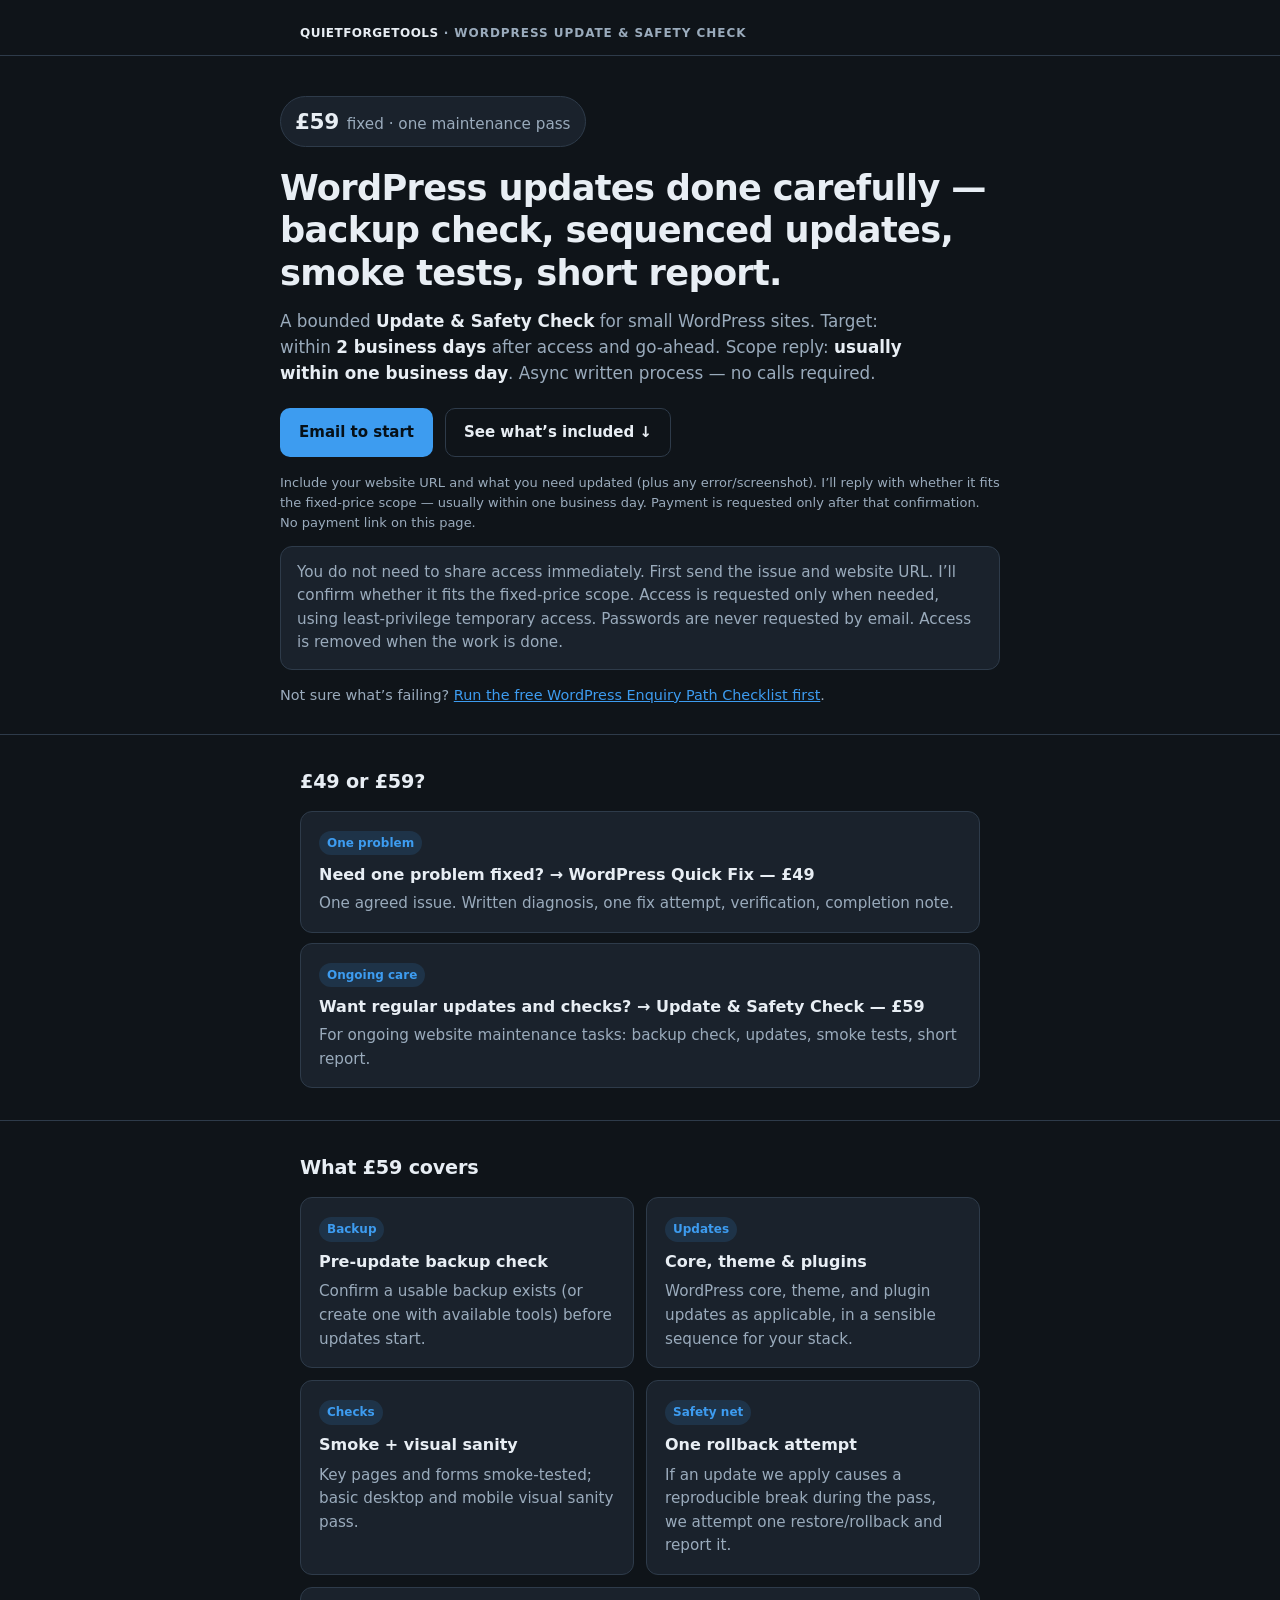
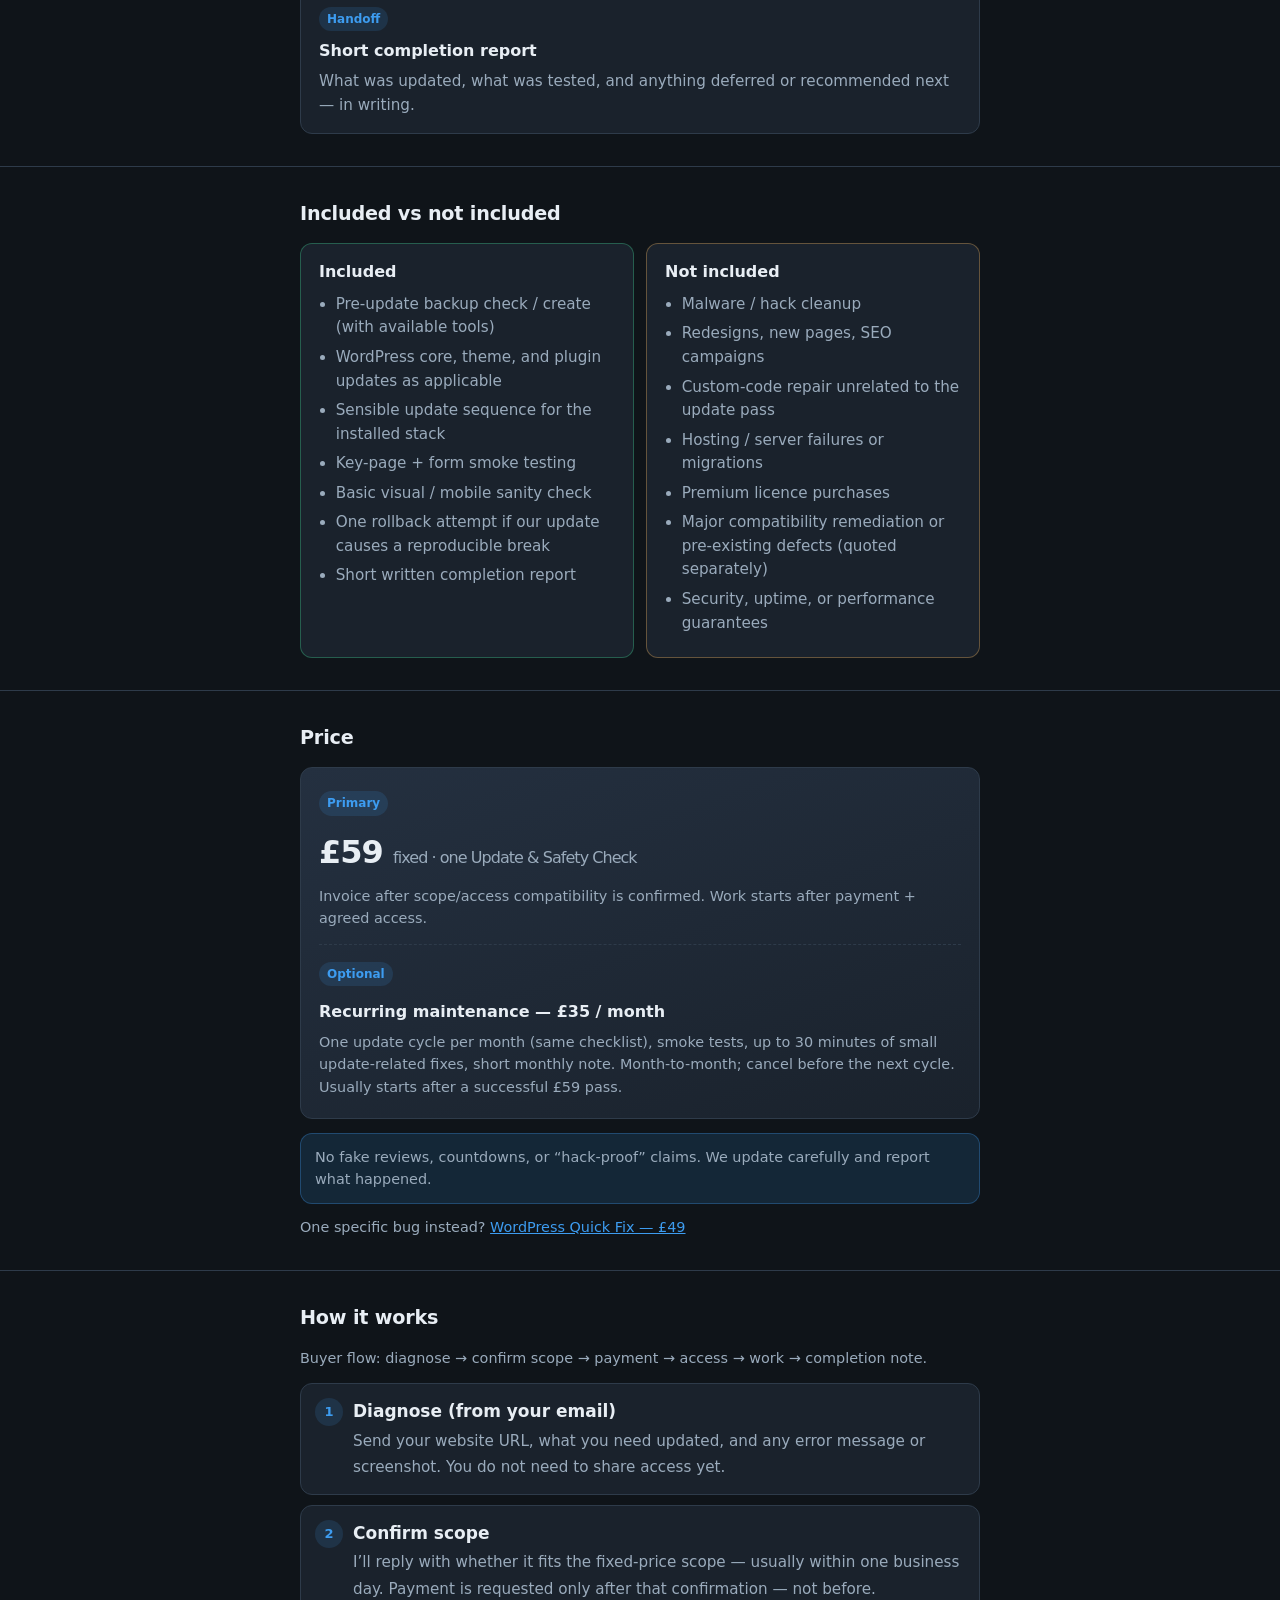
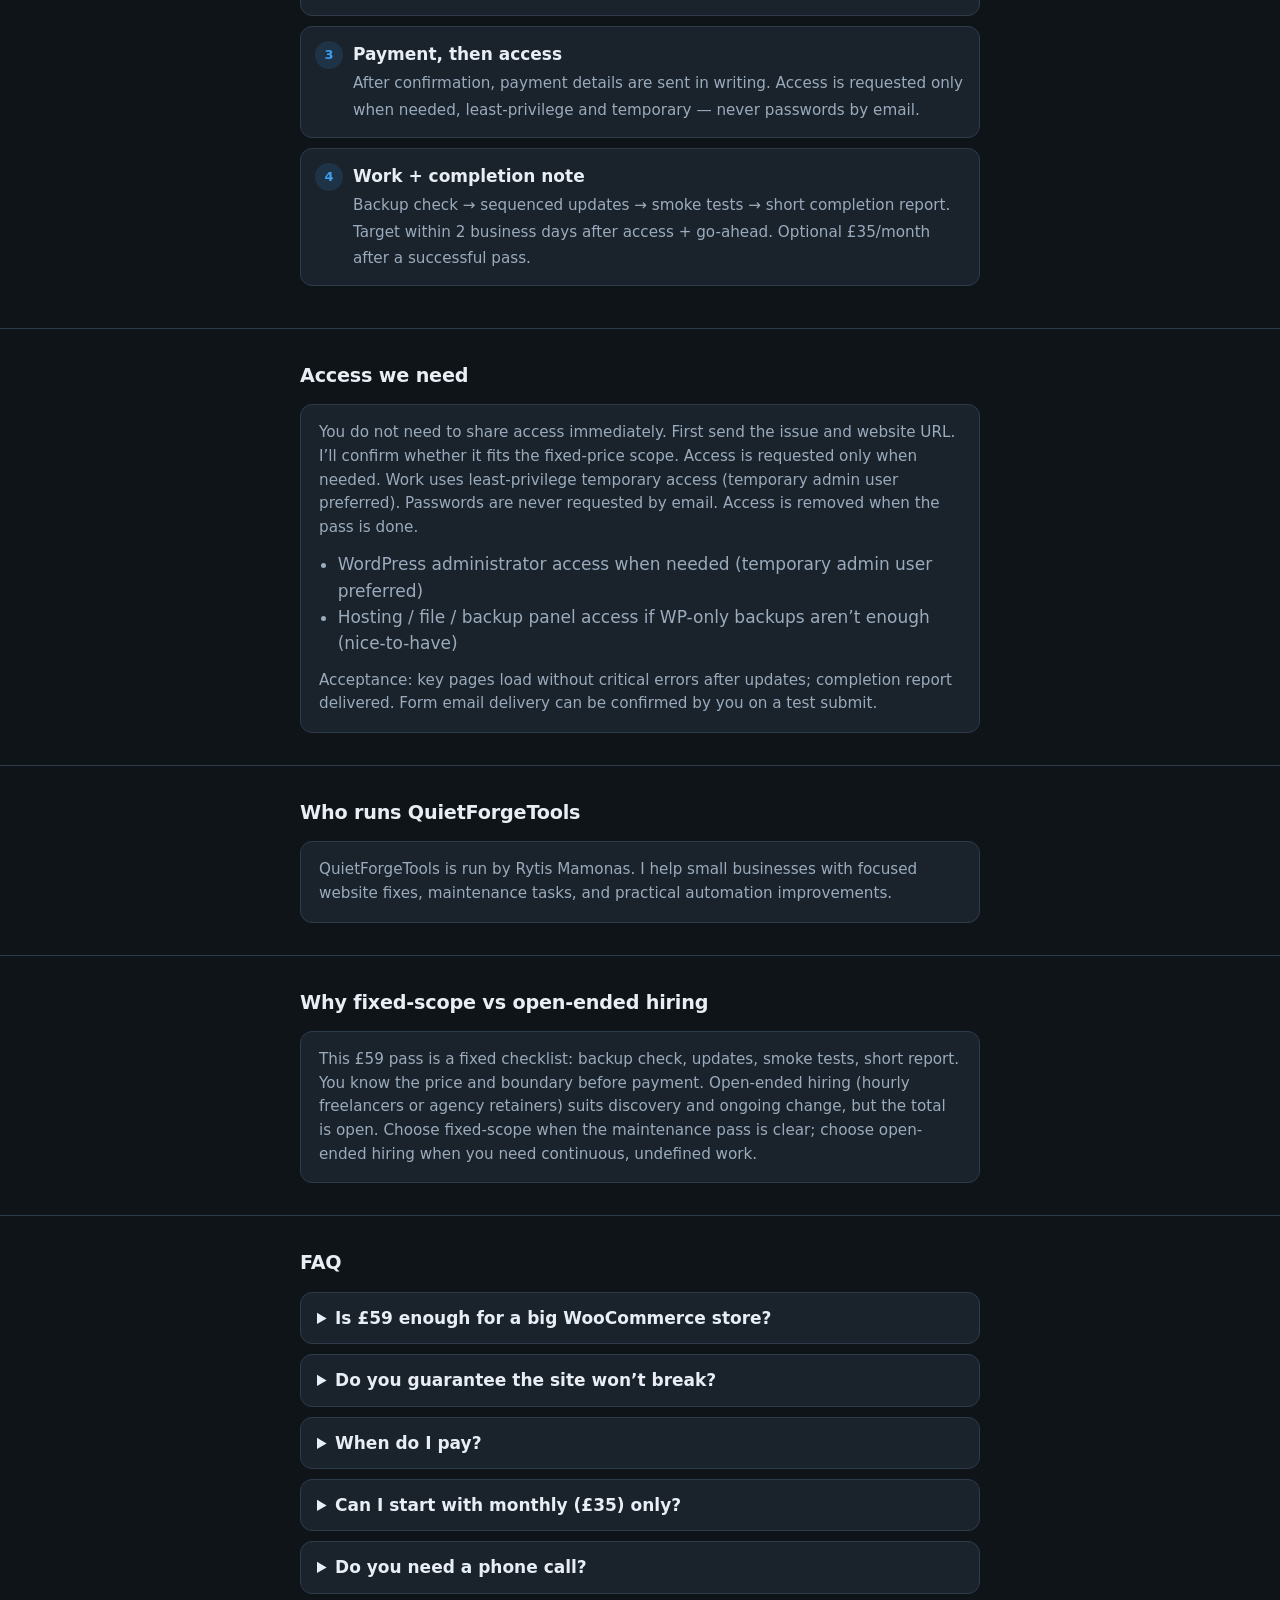
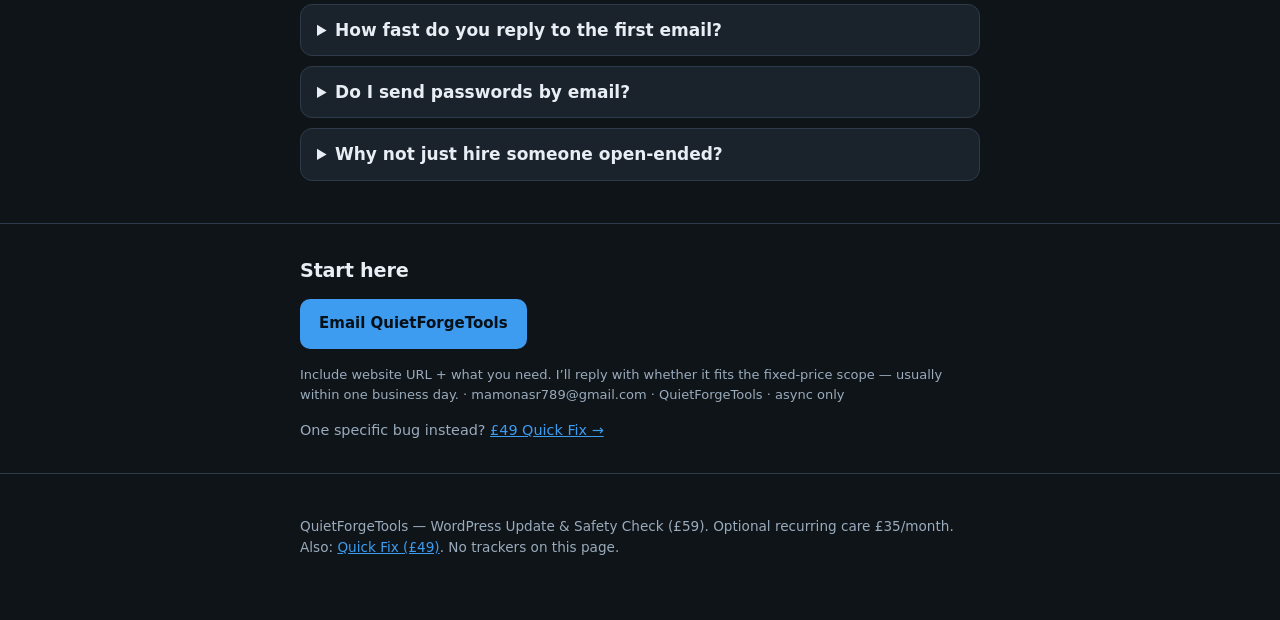
==== index.html @ 0bbc08b9 "Add free Enquiry Path Checklist link on £49/£59 offer pages Restrained contextual link for visitors " ====
<!DOCTYPE html>
<html lang="en">
<head>
  <meta charset="utf-8" />
  <meta name="viewport" content="width=device-width, initial-scale=1" />
  <title>WordPress Update &amp; Safety Check — £59 | QuietForgeTools</title>
  <meta name="description" content="Fixed £59 WordPress Update &amp; Safety Check: backup check, core/theme/plugin updates, smoke tests, one rollback if our update breaks something, short completion report. Optional £35/month. QuietForgeTools." />
  <link rel="stylesheet" href="styles.css" />
</head>
<body>
  <header>
    <div class="wrap">
      <div class="brand"><span>QuietForgeTools</span> · WordPress Update &amp; Safety Check</div>
    </div>
  </header>

  <main>
    <div class="wrap hero">
      <div class="price-chip"><strong>£59</strong> fixed · one maintenance pass</div>
      <h1>WordPress updates done carefully — backup check, sequenced updates, smoke tests, short report.</h1>
      <p class="lead">
        A bounded <strong style="color:var(--text)">Update &amp; Safety Check</strong> for small WordPress sites.
        Target: within <strong style="color:var(--text)">2 business days</strong> after access and go-ahead.
        Scope reply: <strong style="color:var(--text)">usually within one business day</strong>.
        Async written process — no calls required.
      </p>
      <div class="cta-row">
        <a class="btn btn-primary" href="mailto:mamonasr789@gmail.com?subject=WordPress%20Update%20%26%20Safety%20Check%20%E2%80%94%20%C2%A359&body=Website%20URL%3A%20%0AWhat%20you%20need%20updated%20%2F%20any%20known%20issues%3A%20%0AError%20message%20or%20screenshot%20(if%20any)%3A%20%0A%0AI%27ll%20reply%20with%20whether%20it%20fits%20the%20fixed-price%20scope.%0A">Email to start</a>
        <a class="btn btn-ghost" href="#scope">See what’s included ↓</a>
        <p class="btn-note">Include your website URL and what you need updated (plus any error/screenshot). I’ll reply with whether it fits the fixed-price scope — usually within one business day. Payment is requested only after that confirmation. No payment link on this page.</p>
      </div>
      <div class="access-note">
        You do not need to share access immediately. First send the issue and website URL. I’ll confirm whether it fits the fixed-price scope. Access is requested only when needed, using least-privilege temporary access. Passwords are never requested by email. Access is removed when the work is done.
      </div>
      <p class="fine" style="margin-top:14px">Not sure what&rsquo;s failing? <a href="https://mamonasr789-png.github.io/quietforgetools-wp-enquiry-checklist/">Run the free WordPress Enquiry Path Checklist first</a>.</p>
    </div>

    <section id="chooser">
      <div class="wrap">
        <h2>£49 or £59?</h2>
        <div class="chooser">
          <a class="card" href="quick-fix/">
            <div class="tag">One problem</div>
            <h3>Need one problem fixed? → WordPress Quick Fix — £49</h3>
            <p>One agreed issue. Written diagnosis, one fix attempt, verification, completion note.</p>
          </a>
          <a class="card" href="./">
            <div class="tag">Ongoing care</div>
            <h3>Want regular updates and checks? → Update &amp; Safety Check — £59</h3>
            <p>For ongoing website maintenance tasks: backup check, updates, smoke tests, short report.</p>
          </a>
        </div>
      </div>
    </section>

    <section id="scope">
      <div class="wrap">
        <h2>What £59 covers</h2>
        <div class="grid two">
          <div class="card">
            <div class="tag">Backup</div>
            <h3>Pre-update backup check</h3>
            <p>Confirm a usable backup exists (or create one with available tools) before updates start.</p>
          </div>
          <div class="card">
            <div class="tag">Updates</div>
            <h3>Core, theme &amp; plugins</h3>
            <p>WordPress core, theme, and plugin updates as applicable, in a sensible sequence for your stack.</p>
          </div>
          <div class="card">
            <div class="tag">Checks</div>
            <h3>Smoke + visual sanity</h3>
            <p>Key pages and forms smoke-tested; basic desktop and mobile visual sanity pass.</p>
          </div>
          <div class="card">
            <div class="tag">Safety net</div>
            <h3>One rollback attempt</h3>
            <p>If an update we apply causes a reproducible break during the pass, we attempt one restore/rollback and report it.</p>
          </div>
        </div>
        <div class="card" style="margin-top:12px">
          <div class="tag">Handoff</div>
          <h3>Short completion report</h3>
          <p>What was updated, what was tested, and anything deferred or recommended next — in writing.</p>
        </div>
      </div>
    </section>

    <section id="includes">
      <div class="wrap">
        <h2>Included vs not included</h2>
        <div class="vs">
          <div class="card yes">
            <h3>Included</h3>
            <ul>
              <li>Pre-update backup check / create (with available tools)</li>
              <li>WordPress core, theme, and plugin updates as applicable</li>
              <li>Sensible update sequence for the installed stack</li>
              <li>Key-page + form smoke testing</li>
              <li>Basic visual / mobile sanity check</li>
              <li>One rollback attempt if our update causes a reproducible break</li>
              <li>Short written completion report</li>
            </ul>
          </div>
          <div class="card no">
            <h3>Not included</h3>
            <ul>
              <li>Malware / hack cleanup</li>
              <li>Redesigns, new pages, SEO campaigns</li>
              <li>Custom-code repair unrelated to the update pass</li>
              <li>Hosting / server failures or migrations</li>
              <li>Premium licence purchases</li>
              <li>Major compatibility remediation or pre-existing defects (quoted separately)</li>
              <li>Security, uptime, or performance guarantees</li>
            </ul>
          </div>
        </div>
      </div>
    </section>

    <section id="price">
      <div class="wrap">
        <h2>Price</h2>
        <div class="price-box">
          <div class="tag">Primary</div>
          <div class="amount">£59 <span>fixed · one Update &amp; Safety Check</span></div>
          <p class="fine">Invoice after scope/access compatibility is confirmed. Work starts after payment + agreed access.</p>
          <div class="optional">
            <div class="tag">Optional</div>
            <h3 style="margin-top:6px">Recurring maintenance — £35 / month</h3>
            <p class="fine" style="margin-top:6px">
              One update cycle per month (same checklist), smoke tests, up to 30 minutes of small update-related fixes, short monthly note.
              Month-to-month; cancel before the next cycle. Usually starts after a successful £59 pass.
            </p>
          </div>
        </div>
        <p class="notice">No fake reviews, countdowns, or “hack-proof” claims. We update carefully and report what happened.</p>
        <p class="fine" style="margin-top:12px">One specific bug instead? <a href="quick-fix/">WordPress Quick Fix — £49</a></p>
      </div>
    </section>

    <section id="process">
      <div class="wrap">
        <h2>How it works</h2>
        <p class="fine" style="margin:0 0 14px">Buyer flow: diagnose → confirm scope → payment → access → work → completion note.</p>
        <ol class="steps">
          <li>
            <strong>Diagnose (from your email)</strong>
            <span>Send your website URL, what you need updated, and any error message or screenshot. You do not need to share access yet.</span>
          </li>
          <li>
            <strong>Confirm scope</strong>
            <span>I’ll reply with whether it fits the fixed-price scope — usually within one business day. Payment is requested only after that confirmation — not before.</span>
          </li>
          <li>
            <strong>Payment, then access</strong>
            <span>After confirmation, payment details are sent in writing. Access is requested only when needed, least-privilege and temporary — never passwords by email.</span>
          </li>
          <li>
            <strong>Work + completion note</strong>
            <span>Backup check → sequenced updates → smoke tests → short completion report. Target within 2 business days after access + go-ahead. Optional £35/month after a successful pass.</span>
          </li>
        </ol>
      </div>
    </section>

    <section id="access">
      <div class="wrap">
        <h2>Access we need</h2>
        <div class="card">
          <p style="margin:0 0 12px;color:var(--muted)">You do not need to share access immediately. First send the issue and website URL. I’ll confirm whether it fits the fixed-price scope. Access is requested only when needed. Work uses least-privilege temporary access (temporary admin user preferred). Passwords are never requested by email. Access is removed when the pass is done.</p>
          <ul style="margin:0;padding-left:1.1em;color:var(--muted)">
            <li>WordPress administrator access when needed (temporary admin user preferred)</li>
            <li>Hosting / file / backup panel access if WP-only backups aren’t enough (nice-to-have)</li>
          </ul>
          <p class="fine" style="margin-top:12px">Acceptance: key pages load without critical errors after updates; completion report delivered. Form email delivery can be confirmed by you on a test submit.</p>
        </div>
      </div>
    </section>

    <section id="who" class="who-runs">
      <div class="wrap">
        <h2>Who runs QuietForgeTools</h2>
        <div class="card">
          <p>QuietForgeTools is run by Rytis Mamonas. I help small businesses with focused website fixes, maintenance tasks, and practical automation improvements.</p>
        </div>
      </div>
    </section>


    <section id="why-fixed">
      <div class="wrap">
        <h2>Why fixed-scope vs open-ended hiring</h2>
        <div class="card">
          <p style="margin:0;color:var(--muted)">This £59 pass is a fixed checklist: backup check, updates, smoke tests, short report. You know the price and boundary before payment. Open-ended hiring (hourly freelancers or agency retainers) suits discovery and ongoing change, but the total is open. Choose fixed-scope when the maintenance pass is clear; choose open-ended hiring when you need continuous, undefined work.</p>
        </div>
      </div>
    </section>

    <section id="faq" class="faq">
      <div class="wrap">
        <h2>FAQ</h2>
        <details>
          <summary>Is £59 enough for a big WooCommerce store?</summary>
          <p>This offer is sized for a small personal or brochure WordPress site. Large stores, heavy custom code, or major theme rebuilds need a separate quote.</p>
        </details>
        <details>
          <summary>Do you guarantee the site won’t break?</summary>
          <p>No uptime or “never breaks” guarantee. We check backups first, update in a sensible order, smoke-test key pages, and include one rollback attempt if our update causes a reproducible break during the pass.</p>
        </details>
        <details>
          <summary>When do I pay?</summary>
          <p>Only after we confirm the £59 scope and access compatibility. There is no payment link on this page.</p>
        </details>
        <details>
          <summary>Can I start with monthly (£35) only?</summary>
          <p>Yes, if the site was recently updated elsewhere — month 1 still includes a first checklist run. Most clients start with the £59 pass.</p>
        </details>
        <details>
          <summary>Do you need a phone call?</summary>
          <p>No. Everything is async by email.</p>
        </details>
        <details>
          <summary>How fast do you reply to the first email?</summary>
          <p>Usually within one business day with whether it fits the fixed-price scope. Delivery timing (after access and go-ahead) is separate — target within 2 business days for the pass itself.</p>
        </details>
        <details>
          <summary>Do I send passwords by email?</summary>
          <p>No. Passwords are never requested by email. Access is requested only when needed, using least-privilege temporary access, and removed when the work is done.</p>
        </details>
        <details>
          <summary>Why not just hire someone open-ended?</summary>
          <p>Fixed-scope means one agreed pass and price after written confirmation. Open-ended hiring is better for continuous discovery — but the bill is open. Use this offer when a bounded update pass is enough.</p>
        </details>
      </div>
    </section>

    <section id="contact">
      <div class="wrap">
        <h2>Start here</h2>
        <div class="cta-row">
          <a class="btn btn-primary" href="mailto:mamonasr789@gmail.com?subject=WordPress%20Update%20%26%20Safety%20Check%20%E2%80%94%20%C2%A359&body=Website%20URL%3A%20%0AWhat%20you%20need%20updated%20%2F%20any%20known%20issues%3A%20%0AError%20message%20or%20screenshot%20(if%20any)%3A%20%0A%0AI%27ll%20reply%20with%20whether%20it%20fits%20the%20fixed-price%20scope.%0A">Email QuietForgeTools</a>
          <p class="btn-note">Include website URL + what you need. I’ll reply with whether it fits the fixed-price scope — usually within one business day. · mamonasr789@gmail.com · QuietForgeTools · async only</p>
        </div>
        <p class="fine" style="margin-top:14px">
          One specific bug instead? <a href="quick-fix/">£49 Quick Fix →</a>
        </p>
      </div>
    </section>
  </main>

  <footer>
    <div class="wrap">
      <p>QuietForgeTools — WordPress Update &amp; Safety Check (£59). Optional recurring care £35/month. Also: <a href="quick-fix/">Quick Fix (£49)</a>. No trackers on this page.</p>
    </div>
  </footer>
</body>
</html>
---- styles.css ----
:root {
  --bg: #0f1419;
  --surface: #1a222c;
  --surface2: #243040;
  --text: #e8eef4;
  --muted: #9aabbc;
  --accent: #3d9cf0;
  --accent-soft: rgba(61, 156, 240, 0.14);
  --border: #2e3b4a;
  --ok: #3ecf8e;
  --ok-soft: rgba(62, 207, 142, 0.14);
  --warn: #f0b35a;
  --warn-soft: rgba(240, 179, 90, 0.14);
  --bad: #f07178;
  --bad-soft: rgba(240, 113, 120, 0.14);
  --radius: 12px;
  --max: 720px;
  --font: "Segoe UI", system-ui, -apple-system, sans-serif;
}
* { box-sizing: border-box; }
html { scroll-behavior: smooth; }
body {
  margin: 0;
  font-family: var(--font);
  background: var(--bg);
  color: var(--text);
  line-height: 1.55;
  font-size: 17px;
}
a { color: var(--accent); }
.wrap { max-width: var(--max); margin: 0 auto; padding: 0 20px; }
header {
  padding: 24px 0 12px;
  border-bottom: 1px solid var(--border);
}
.brand {
  font-size: 12px;
  letter-spacing: 0.08em;
  text-transform: uppercase;
  color: var(--muted);
  font-weight: 600;
}
.brand span { color: var(--text); font-weight: 700; letter-spacing: 0.04em; }
.hero { padding: 40px 0 28px; }
h1 {
  font-size: clamp(1.65rem, 4.2vw, 2.2rem);
  line-height: 1.2;
  margin: 0 0 14px;
  font-weight: 700;
  letter-spacing: -0.02em;
}
.lead {
  font-size: 1.05rem;
  color: var(--muted);
  margin: 0 0 22px;
  max-width: 38em;
}
.price-chip {
  display: inline-flex;
  align-items: baseline;
  gap: 8px;
  background: var(--surface);
  border: 1px solid var(--border);
  border-radius: 999px;
  padding: 8px 14px;
  margin-bottom: 20px;
  font-size: 0.95rem;
  color: var(--muted);
}
.price-chip strong {
  color: var(--text);
  font-size: 1.35rem;
  letter-spacing: -0.02em;
}
.cta-row { display: flex; flex-wrap: wrap; gap: 12px; align-items: center; }
.btn {
  display: inline-block;
  padding: 12px 18px;
  border-radius: 10px;
  font-weight: 600;
  font-size: 15px;
  text-decoration: none;
  border: 1px solid transparent;
  cursor: pointer;
  font-family: inherit;
}
.btn-primary { background: var(--accent); color: #061018; }
.btn-primary:hover { filter: brightness(1.06); }
.btn-ghost {
  background: transparent;
  color: var(--text);
  border-color: var(--border);
}
.btn-ghost:hover { border-color: var(--muted); }
.btn-note {
  font-size: 13px;
  color: var(--muted);
  width: 100%;
  margin: 4px 0 0;
}
section { padding: 32px 0; border-top: 1px solid var(--border); }
h2 {
  font-size: 1.2rem;
  margin: 0 0 14px;
  letter-spacing: -0.01em;
}
h3 { font-size: 1rem; margin: 0 0 6px; }
.grid { display: grid; gap: 12px; grid-template-columns: 1fr; }
@media (min-width: 560px) {
  .grid.two { grid-template-columns: 1fr 1fr; }
}
.card {
  background: var(--surface);
  border: 1px solid var(--border);
  border-radius: var(--radius);
  padding: 16px 18px;
}
.card p { margin: 0; color: var(--muted); font-size: 0.95rem; }
.tag {
  display: inline-block;
  font-size: 12px;
  font-weight: 600;
  color: var(--accent);
  background: var(--accent-soft);
  padding: 3px 8px;
  border-radius: 999px;
  margin-bottom: 8px;
}
.vs { display: grid; gap: 12px; }
@media (min-width: 560px) { .vs { grid-template-columns: 1fr 1fr; } }
.vs .yes { border-color: rgba(62, 207, 142, 0.35); }
.vs .no { border-color: rgba(240, 179, 90, 0.35); }
.vs ul { margin: 8px 0 0; padding-left: 1.1em; color: var(--muted); font-size: 0.95rem; }
.vs li { margin-bottom: 6px; }
.price-box {
  background: linear-gradient(160deg, var(--surface2), var(--surface));
  border: 1px solid var(--border);
  border-radius: var(--radius);
  padding: 20px 18px;
}
.price-box .amount {
  font-size: 2rem;
  font-weight: 700;
  letter-spacing: -0.03em;
  margin: 4px 0 8px;
}
.price-box .amount span { font-size: 1rem; font-weight: 500; color: var(--muted); }
.steps { counter-reset: step; list-style: none; padding: 0; margin: 0; }
.steps li {
  position: relative;
  padding: 14px 14px 14px 52px;
  margin-bottom: 10px;
  background: var(--surface);
  border: 1px solid var(--border);
  border-radius: var(--radius);
}
.steps li::before {
  counter-increment: step;
  content: counter(step);
  position: absolute;
  left: 14px;
  top: 14px;
  width: 28px;
  height: 28px;
  border-radius: 50%;
  background: var(--accent-soft);
  color: var(--accent);
  font-weight: 700;
  font-size: 13px;
  display: flex;
  align-items: center;
  justify-content: center;
}
.steps strong { display: block; margin-bottom: 2px; }
.steps span { color: var(--muted); font-size: 0.95rem; }
.fine { font-size: 0.9rem; color: var(--muted); margin: 0; }
footer {
  padding: 28px 0 48px;
  border-top: 1px solid var(--border);
  font-size: 0.85rem;
  color: var(--muted);
}
footer .cta-row { margin-top: 16px; }

.demo-banner {
  background: var(--warn-soft);
  border: 1px solid rgba(240, 179, 90, 0.35);
  color: var(--warn);
  border-radius: var(--radius);
  padding: 10px 14px;
  font-size: 0.9rem;
  margin-bottom: 14px;
}
.demo-panel {
  background: var(--surface);
  border: 1px solid var(--border);
  border-radius: var(--radius);
  overflow: hidden;
}
.demo-toolbar {
  display: flex;
  flex-wrap: wrap;
  gap: 8px;
  padding: 12px 14px;
  border-bottom: 1px solid var(--border);
  background: var(--surface2);
}
.demo-toolbar .btn { padding: 8px 12px; font-size: 13px; }
.demo-toolbar .btn:disabled { opacity: 0.45; cursor: not-allowed; }
.demo-stage { padding: 16px; }
.demo-status {
  display: flex;
  flex-wrap: wrap;
  gap: 8px;
  margin-bottom: 14px;
}
.pill {
  font-size: 12px;
  font-weight: 700;
  letter-spacing: 0.03em;
  text-transform: uppercase;
  padding: 4px 10px;
  border-radius: 999px;
  background: var(--surface2);
  color: var(--muted);
}
.pill.on.broken { background: var(--bad-soft); color: var(--bad); }
.pill.on.detected { background: var(--warn-soft); color: var(--warn); }
.pill.on.repaired { background: var(--ok-soft); color: var(--ok); }
.pill.on.tested { background: var(--accent-soft); color: var(--accent); }
.fake-form {
  border: 1px solid var(--border);
  border-radius: 10px;
  padding: 14px;
  background: #121820;
  max-width: 420px;
}
.fake-form label {
  display: block;
  font-size: 12px;
  color: var(--muted);
  margin-bottom: 4px;
}
.fake-form .field { margin-bottom: 10px; }
.fake-form input,
.fake-form textarea {
  width: 100%;
  border: 1px solid var(--border);
  border-radius: 6px;
  padding: 8px 10px;
  background: var(--bg);
  color: var(--text);
  font: inherit;
}
.fake-form button {
  background: #4b5563;
  color: #fff;
  border: 0;
  padding: 9px 14px;
  border-radius: 6px;
  font: inherit;
  cursor: pointer;
}
.fake-form.fixed button { background: var(--ok); color: #061018; font-weight: 600; }
.fake-form .err,
.fake-form .okmsg {
  display: none;
  margin-top: 10px;
  font-size: 0.85rem;
}
.fake-form .err { color: var(--bad); }
.fake-form .okmsg { color: var(--ok); }
.fake-form.show-err .err { display: block; }
.fake-form.show-ok .okmsg { display: block; }
.demo-log {
  margin-top: 14px;
  font-size: 0.9rem;
  color: var(--muted);
  min-height: 1.4em;
}
.demo-log code {
  color: var(--text);
  background: var(--surface2);
  padding: 1px 6px;
  border-radius: 4px;
  font-size: 0.85em;
}
.intake {
  display: grid;
  gap: 10px;
  margin-top: 12px;
}
.intake label { font-size: 13px; color: var(--muted); display: block; margin-bottom: 4px; }
.intake input,
.intake textarea {
  width: 100%;
  border: 1px solid var(--border);
  border-radius: 8px;
  padding: 10px 12px;
  background: var(--bg);
  color: var(--text);
  font: inherit;
}
.intake textarea { min-height: 88px; resize: vertical; }

.optional {
  margin-top: 14px;
  padding-top: 14px;
  border-top: 1px dashed var(--border);
}
.faq details {
  background: var(--surface);
  border: 1px solid var(--border);
  border-radius: var(--radius);
  padding: 12px 16px;
  margin-bottom: 10px;
}
.faq summary {
  cursor: pointer;
  font-weight: 600;
}
.faq details p {
  margin: 10px 0 0;
  color: var(--muted);
  font-size: 0.95rem;
}
.notice {
  background: var(--accent-soft);
  border: 1px solid rgba(61, 156, 240, 0.3);
  border-radius: var(--radius);
  padding: 12px 14px;
  font-size: 0.9rem;
  color: var(--muted);
  margin: 14px 0 0;
}


/* Task294 trust layer */
.chooser { display: grid; gap: 10px; margin-top: 14px; }
.chooser a.card {
  text-decoration: none;
  color: inherit;
  display: block;
  transition: border-color 0.15s ease;
}
.chooser a.card:hover { border-color: var(--accent); }
.chooser .card h3 { color: var(--text); margin-bottom: 4px; }
.examples-above {
  margin: 0 0 18px;
  padding-left: 1.15em;
  color: var(--muted);
  font-size: 0.98rem;
}
.examples-above li { margin-bottom: 6px; }
.access-note {
  background: var(--surface);
  border: 1px solid var(--border);
  border-radius: var(--radius);
  padding: 14px 16px;
  color: var(--muted);
  font-size: 0.95rem;
  margin-top: 12px;
}
.who-runs .card p { margin: 0; color: var(--muted); }
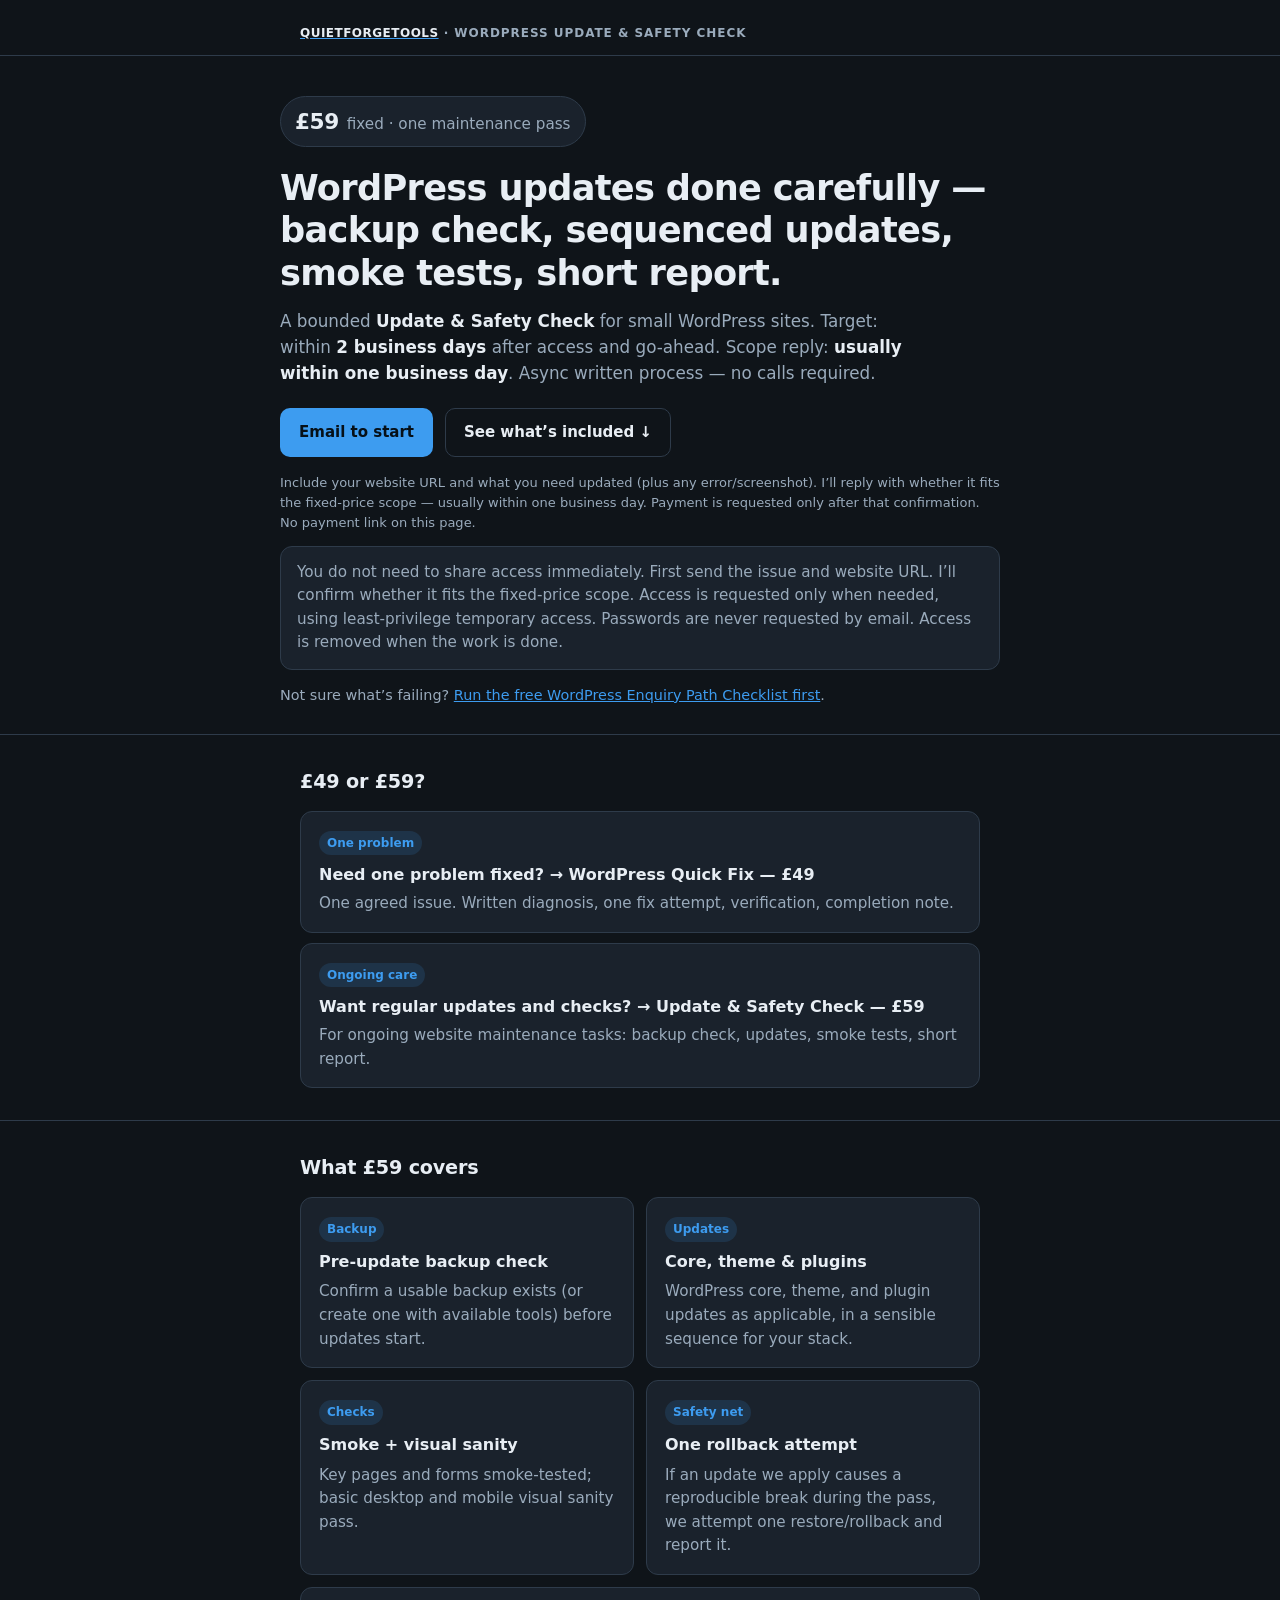
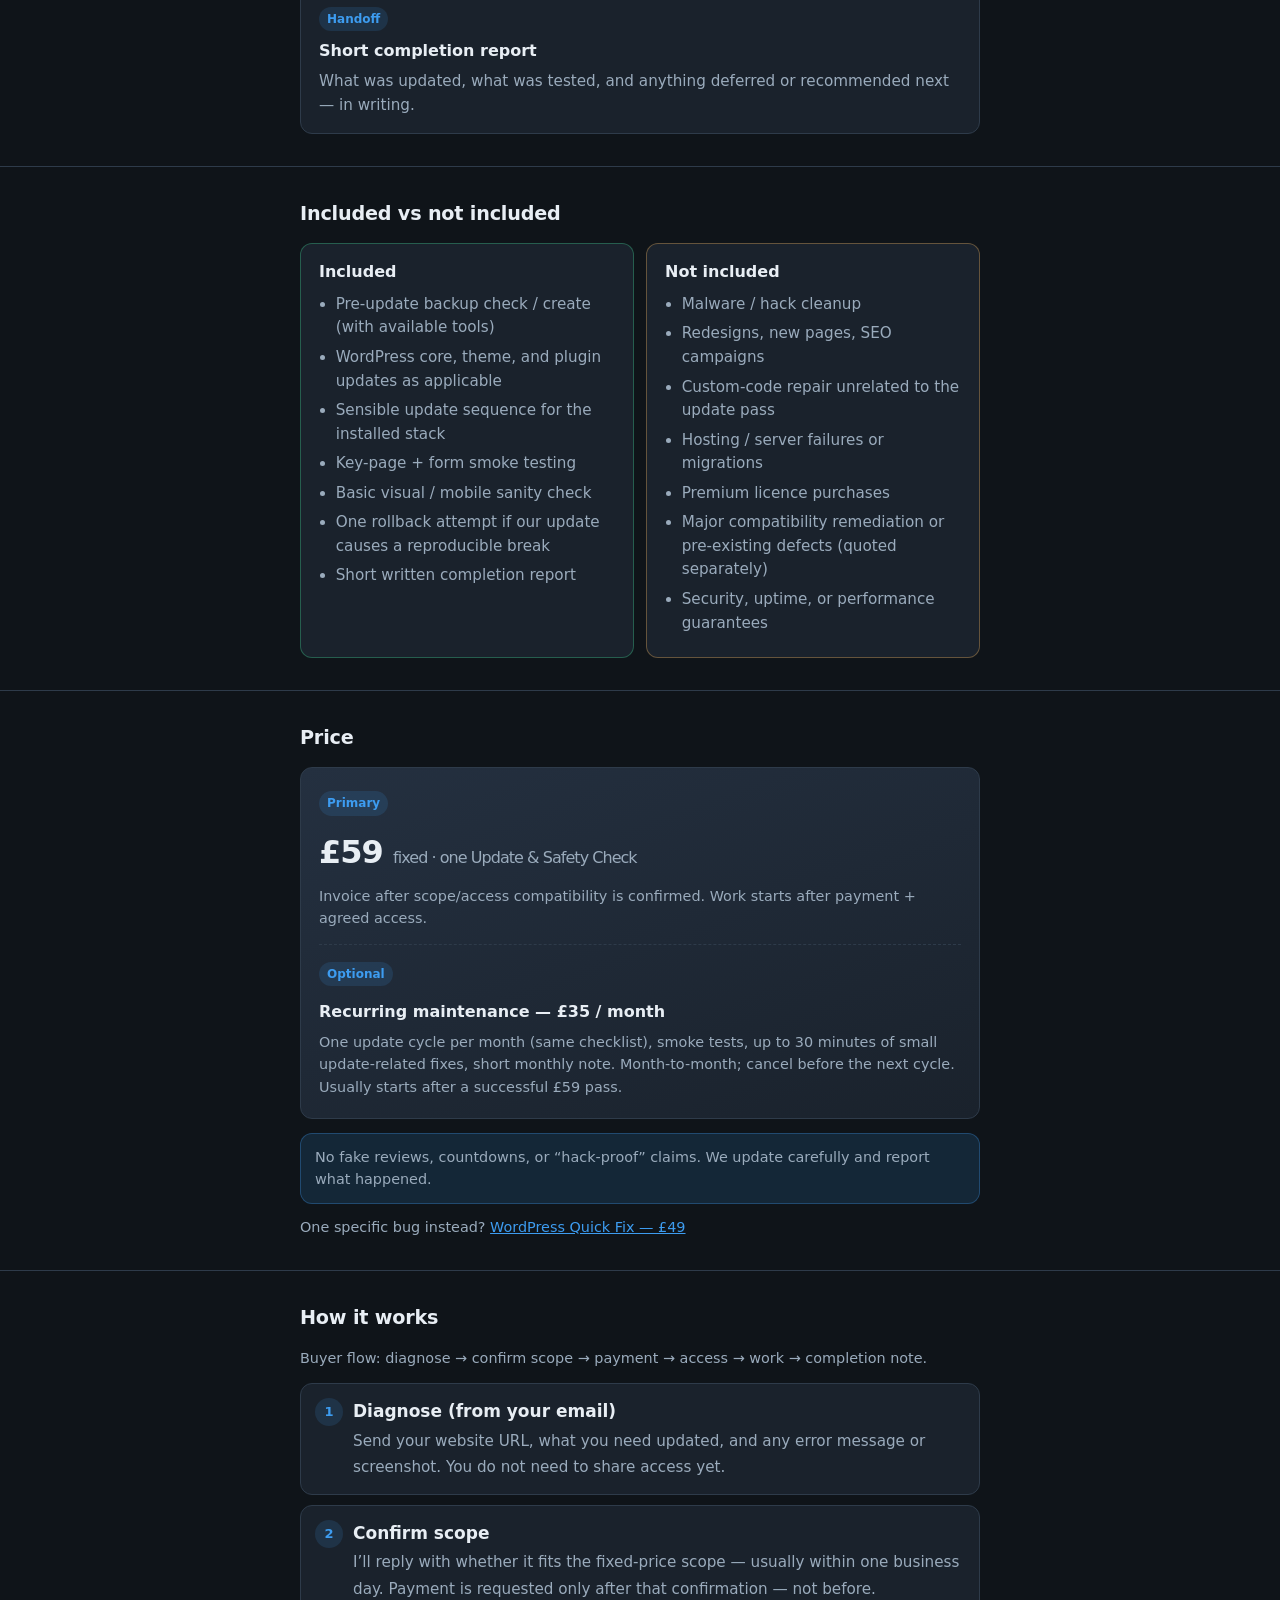
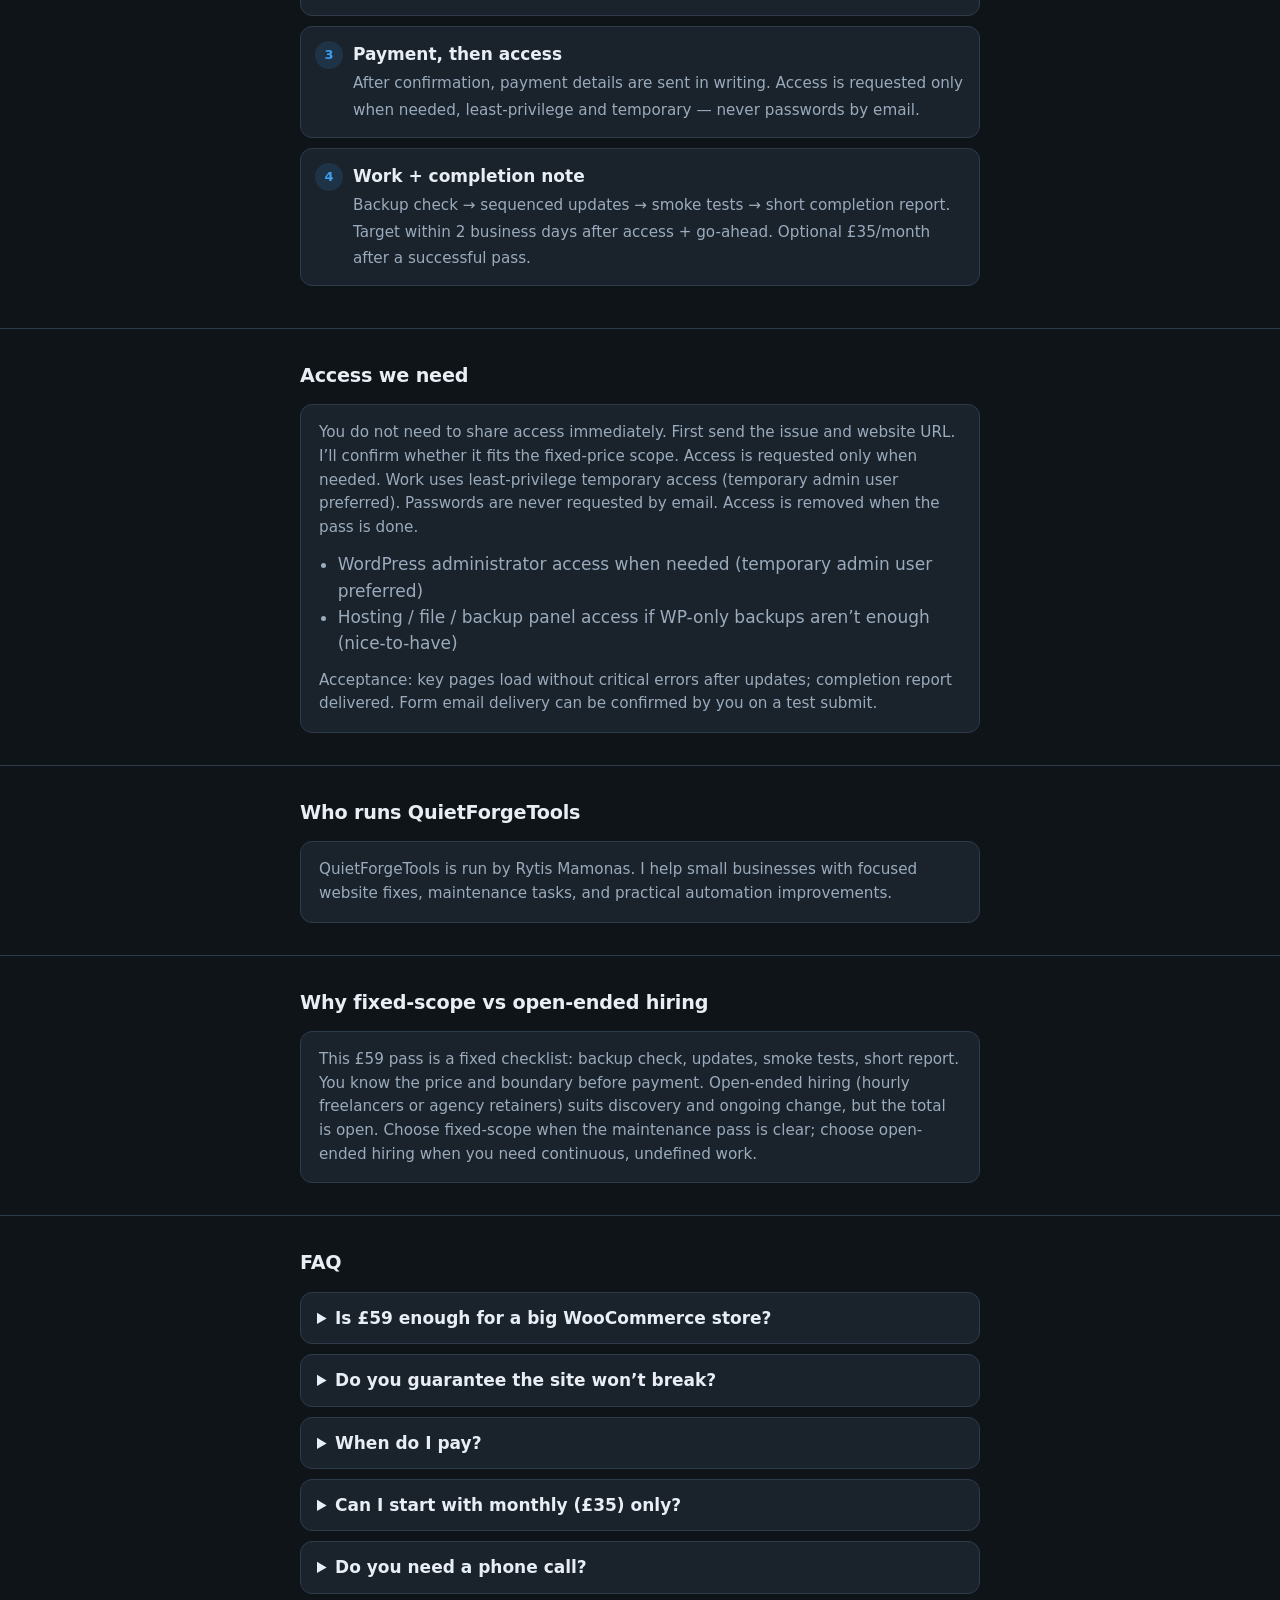
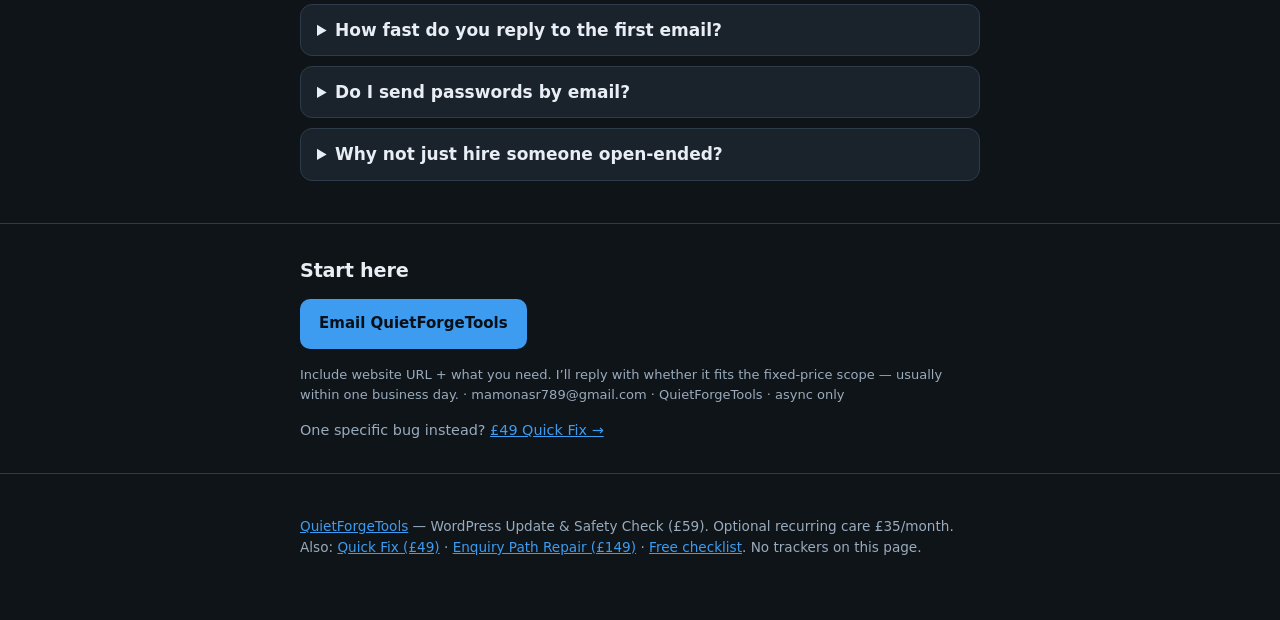
==== commit fa2da8de: "TASK834: canonical/robots/nav + robots.txt/sitemap for £49/£59 pages" ====
--- a/index.html
+++ b/index.html
@@ -5,12 +5,14 @@
   <meta name="viewport" content="width=device-width, initial-scale=1" />
   <title>WordPress Update &amp; Safety Check — £59 | QuietForgeTools</title>
   <meta name="description" content="Fixed £59 WordPress Update &amp; Safety Check: backup check, core/theme/plugin updates, smoke tests, one rollback if our update breaks something, short completion report. Optional £35/month. QuietForgeTools." />
+  <link rel="canonical" href="https://mamonasr789-png.github.io/quietforgetools-wp-maintenance/" />
+  <meta name="robots" content="index,follow" />
   <link rel="stylesheet" href="styles.css" />
 </head>
 <body>
   <header>
     <div class="wrap">
-      <div class="brand"><span>QuietForgeTools</span> · WordPress Update &amp; Safety Check</div>
+      <div class="brand"><a href="https://mamonasr789-png.github.io/quietforgetools/"><span>QuietForgeTools</span></a> · WordPress Update &amp; Safety Check</div>
     </div>
   </header>
 
@@ -251,7 +253,7 @@
 
   <footer>
     <div class="wrap">
-      <p>QuietForgeTools — WordPress Update &amp; Safety Check (£59). Optional recurring care £35/month. Also: <a href="quick-fix/">Quick Fix (£49)</a>. No trackers on this page.</p>
+      <p><a href="https://mamonasr789-png.github.io/quietforgetools/">QuietForgeTools</a> — WordPress Update &amp; Safety Check (£59). Optional recurring care £35/month. Also: <a href="quick-fix/">Quick Fix (£49)</a> · <a href="https://mamonasr789-png.github.io/quietforgetools-enquiry-repair/">Enquiry Path Repair (£149)</a> · <a href="https://mamonasr789-png.github.io/quietforgetools-wp-enquiry-checklist/">Free checklist</a>. No trackers on this page.</p>
     </div>
   </footer>
 </body>
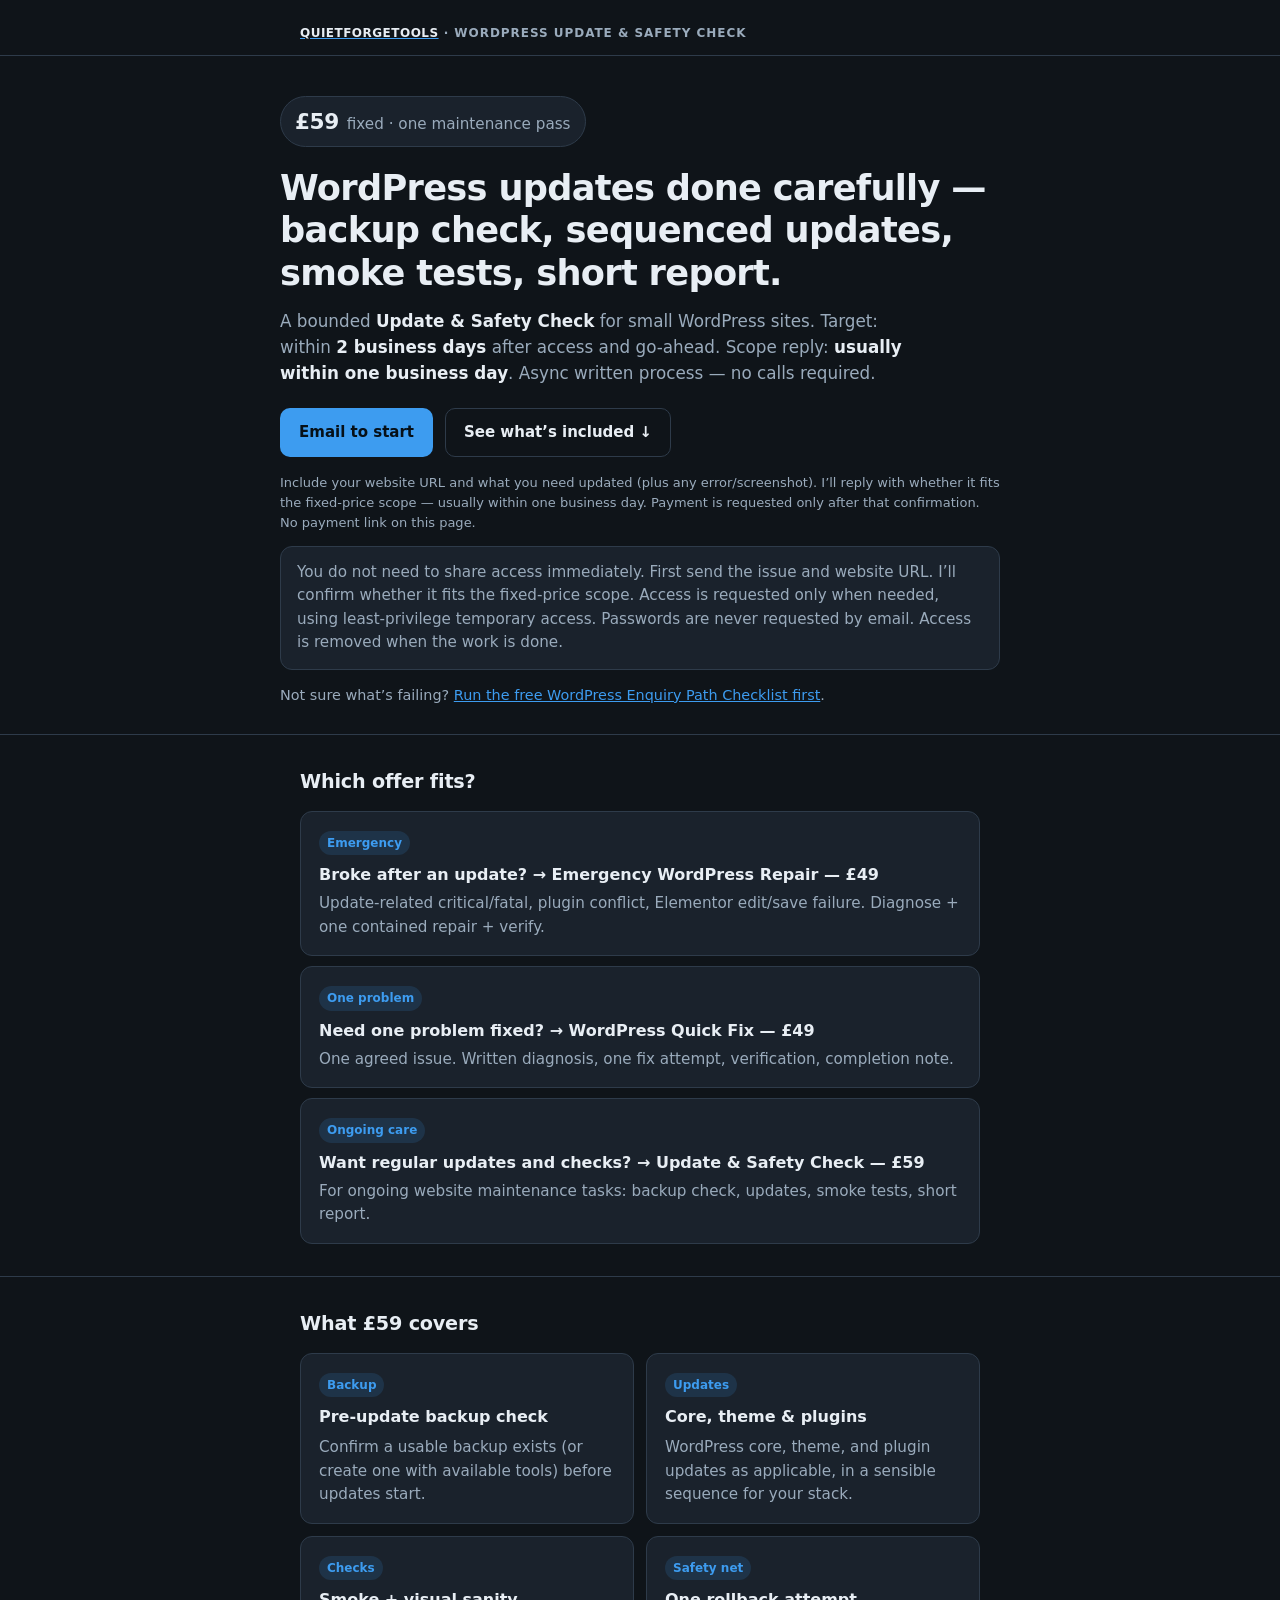
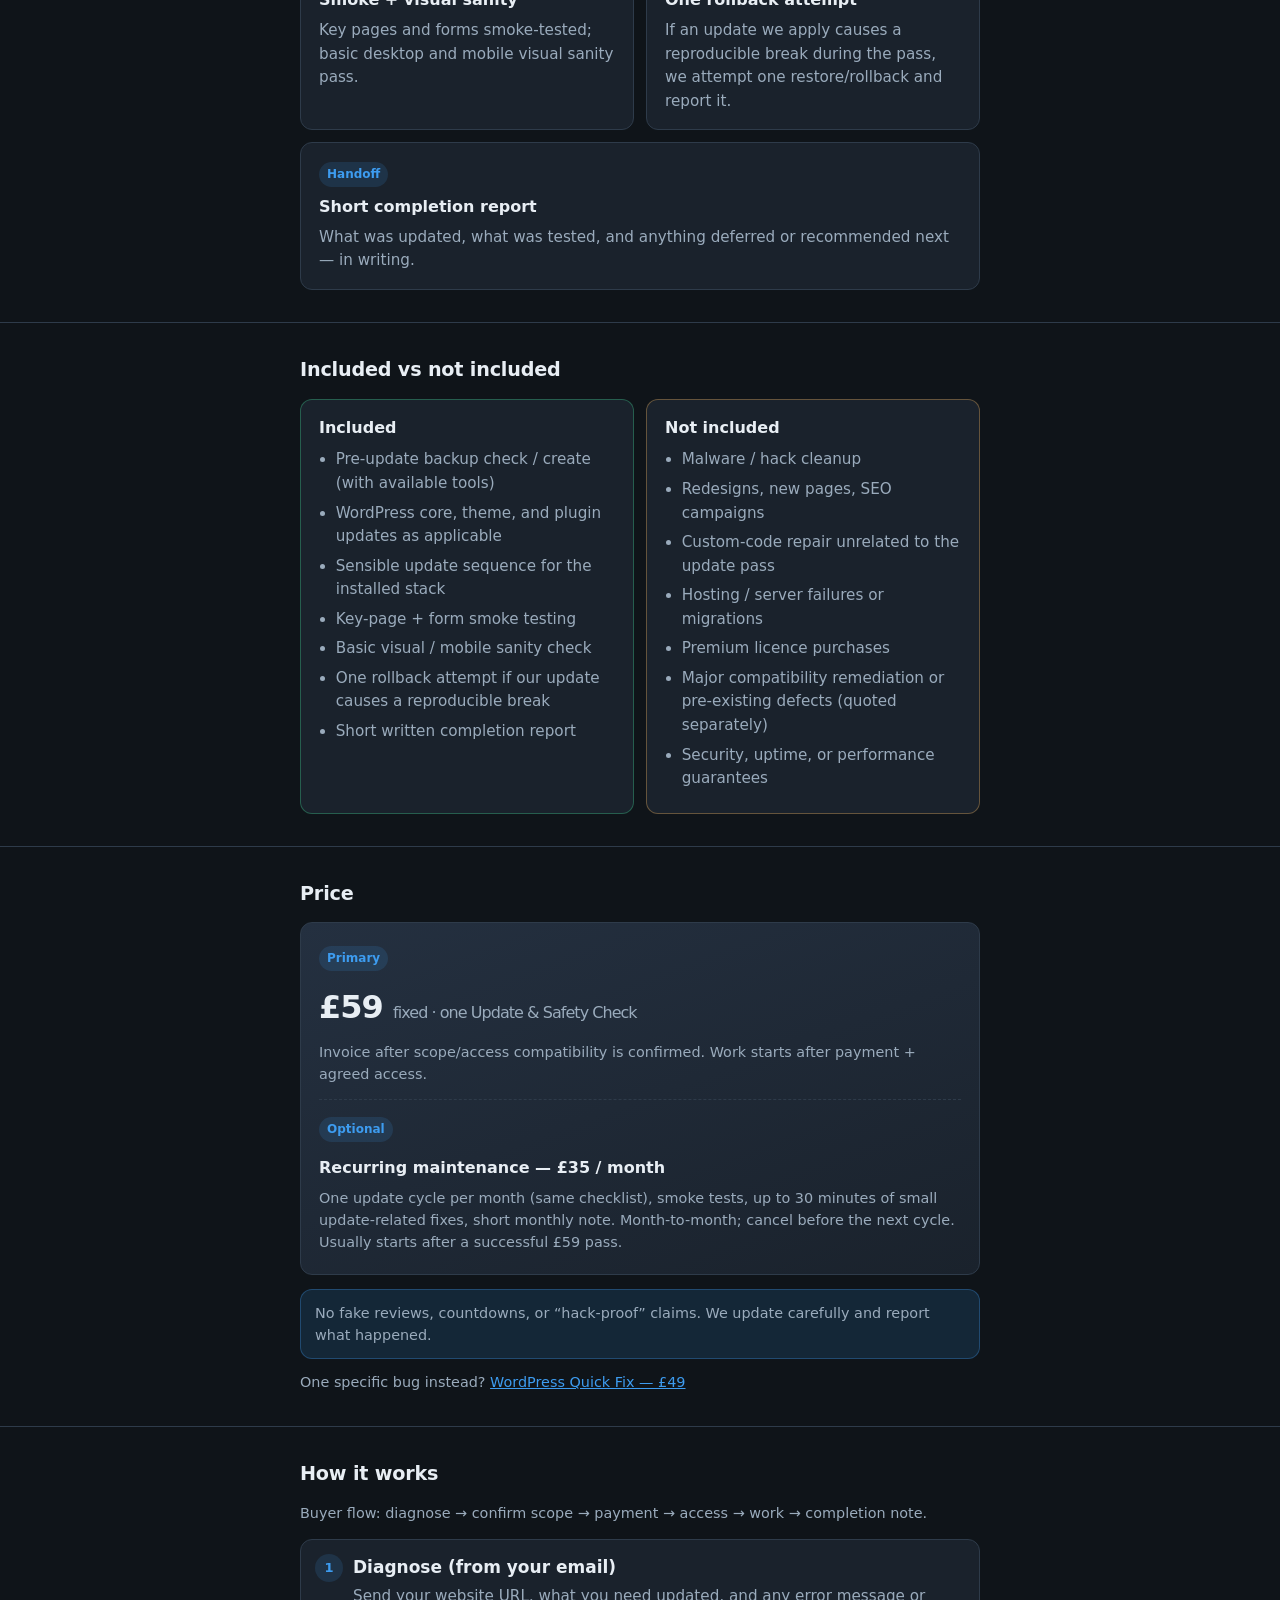
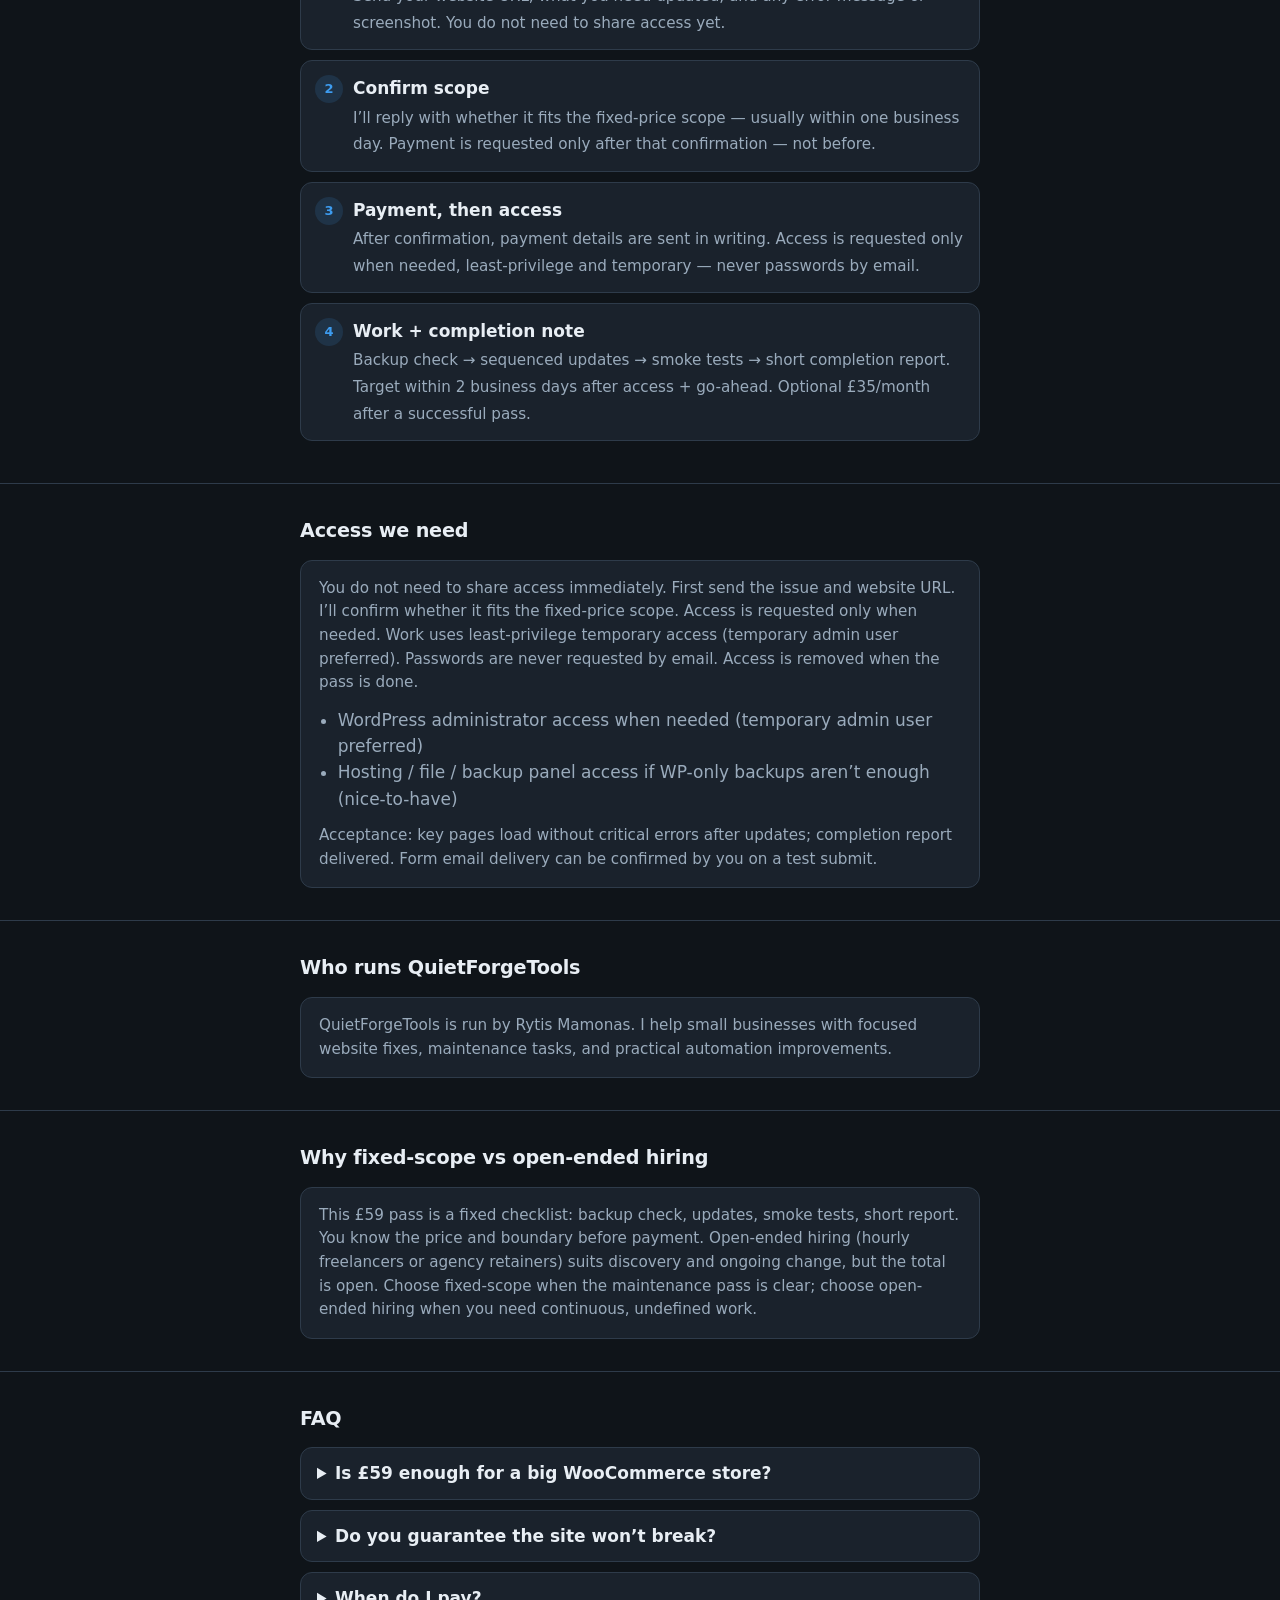
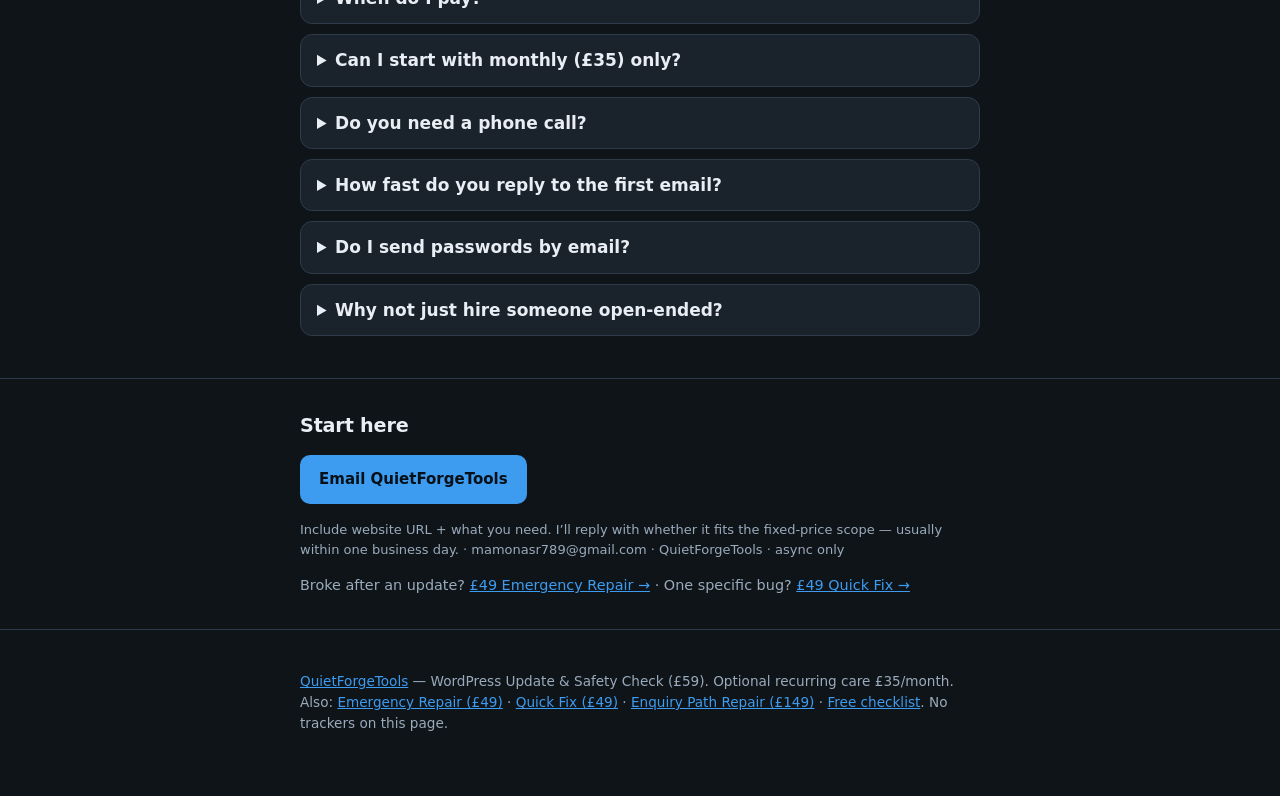
==== commit a77b50bf: "Add £49 Emergency WordPress Repair page" ====
--- a/index.html
+++ b/index.html
@@ -39,8 +39,13 @@
 
     <section id="chooser">
       <div class="wrap">
-        <h2>£49 or £59?</h2>
+        <h2>Which offer fits?</h2>
         <div class="chooser">
+          <a class="card" href="emergency-wordpress-repair/">
+            <div class="tag">Emergency</div>
+            <h3>Broke after an update? → Emergency WordPress Repair — £49</h3>
+            <p>Update-related critical/fatal, plugin conflict, Elementor edit/save failure. Diagnose + one contained repair + verify.</p>
+          </a>
           <a class="card" href="quick-fix/">
             <div class="tag">One problem</div>
             <h3>Need one problem fixed? → WordPress Quick Fix — £49</h3>
@@ -245,7 +250,8 @@
           <p class="btn-note">Include website URL + what you need. I’ll reply with whether it fits the fixed-price scope — usually within one business day. · mamonasr789@gmail.com · QuietForgeTools · async only</p>
         </div>
         <p class="fine" style="margin-top:14px">
-          One specific bug instead? <a href="quick-fix/">£49 Quick Fix →</a>
+          Broke after an update? <a href="emergency-wordpress-repair/">£49 Emergency Repair →</a>
+          · One specific bug? <a href="quick-fix/">£49 Quick Fix →</a>
         </p>
       </div>
     </section>
@@ -253,7 +259,7 @@
 
   <footer>
     <div class="wrap">
-      <p><a href="https://mamonasr789-png.github.io/quietforgetools/">QuietForgeTools</a> — WordPress Update &amp; Safety Check (£59). Optional recurring care £35/month. Also: <a href="quick-fix/">Quick Fix (£49)</a> · <a href="https://mamonasr789-png.github.io/quietforgetools-enquiry-repair/">Enquiry Path Repair (£149)</a> · <a href="https://mamonasr789-png.github.io/quietforgetools-wp-enquiry-checklist/">Free checklist</a>. No trackers on this page.</p>
+      <p><a href="https://mamonasr789-png.github.io/quietforgetools/">QuietForgeTools</a> — WordPress Update &amp; Safety Check (£59). Optional recurring care £35/month. Also: <a href="emergency-wordpress-repair/">Emergency Repair (£49)</a> · <a href="quick-fix/">Quick Fix (£49)</a> · <a href="https://mamonasr789-png.github.io/quietforgetools-enquiry-repair/">Enquiry Path Repair (£149)</a> · <a href="https://mamonasr789-png.github.io/quietforgetools-wp-enquiry-checklist/">Free checklist</a>. No trackers on this page.</p>
     </div>
   </footer>
 </body>
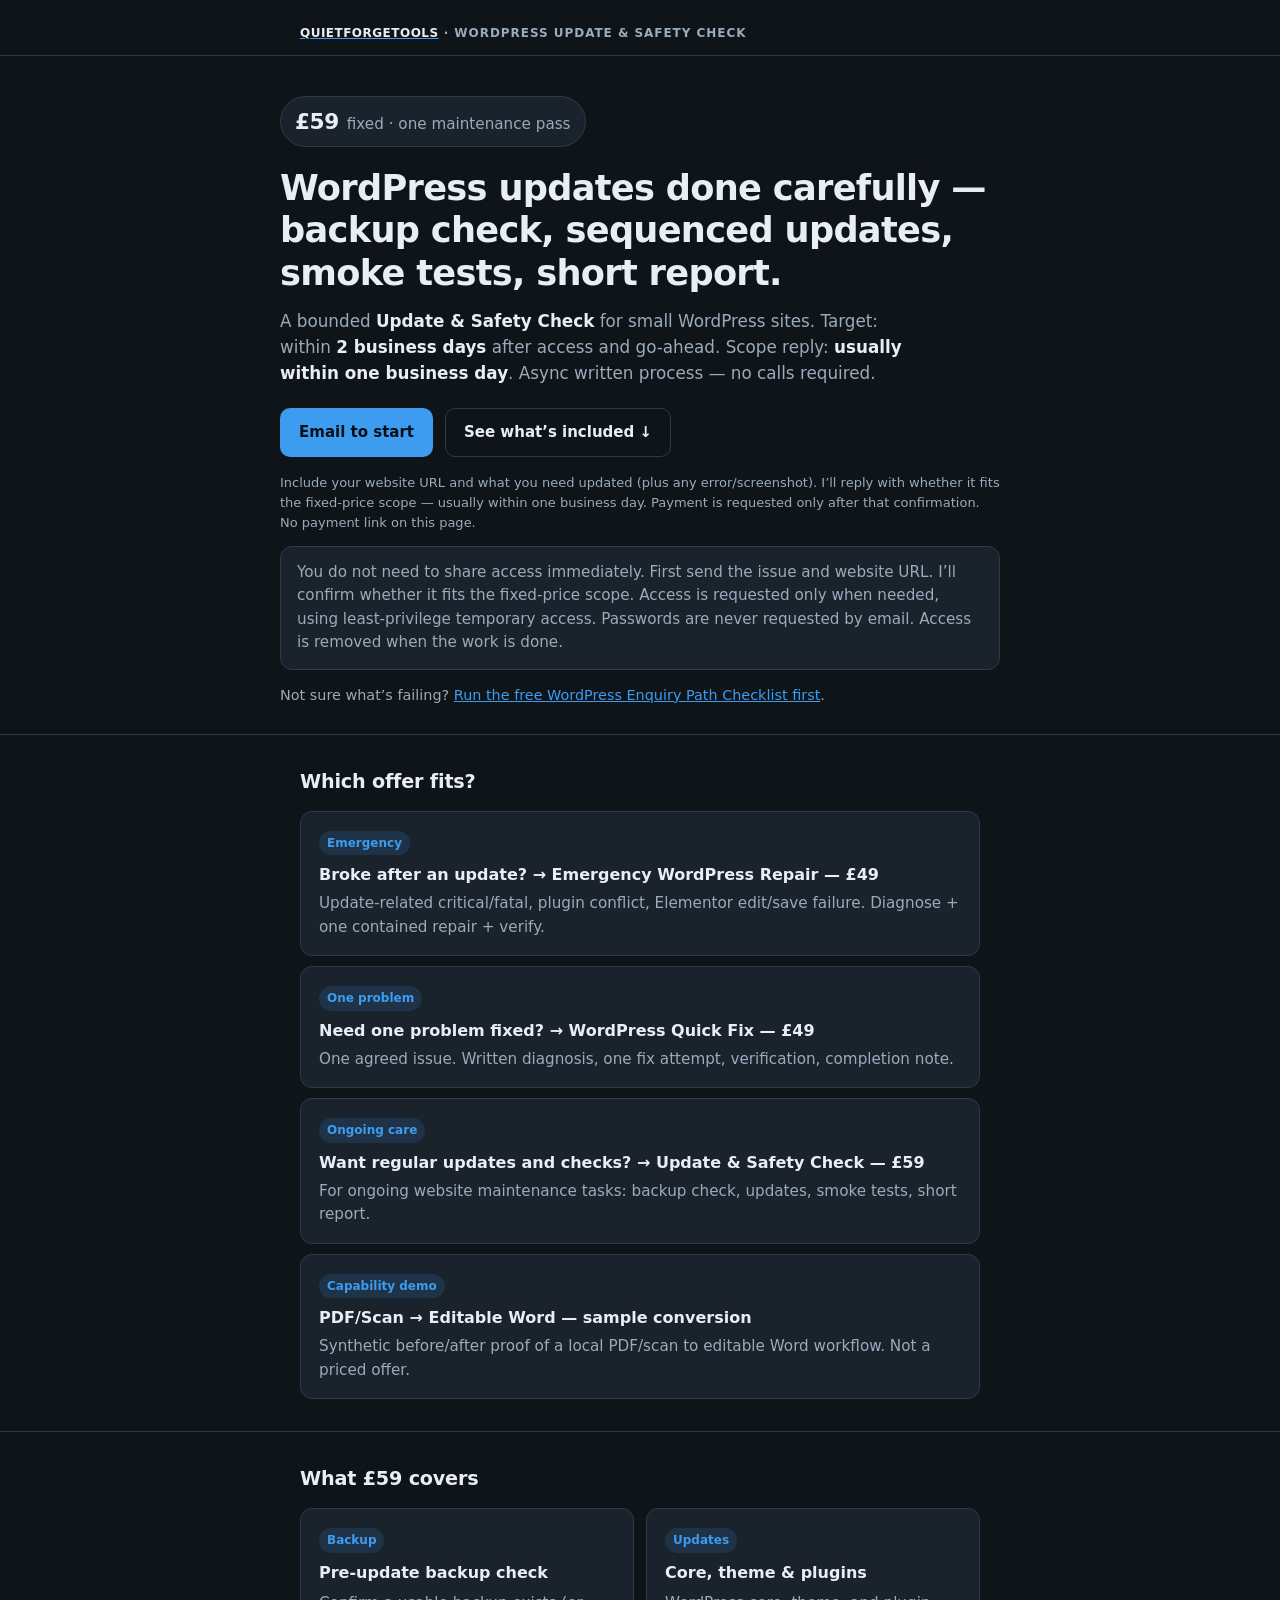
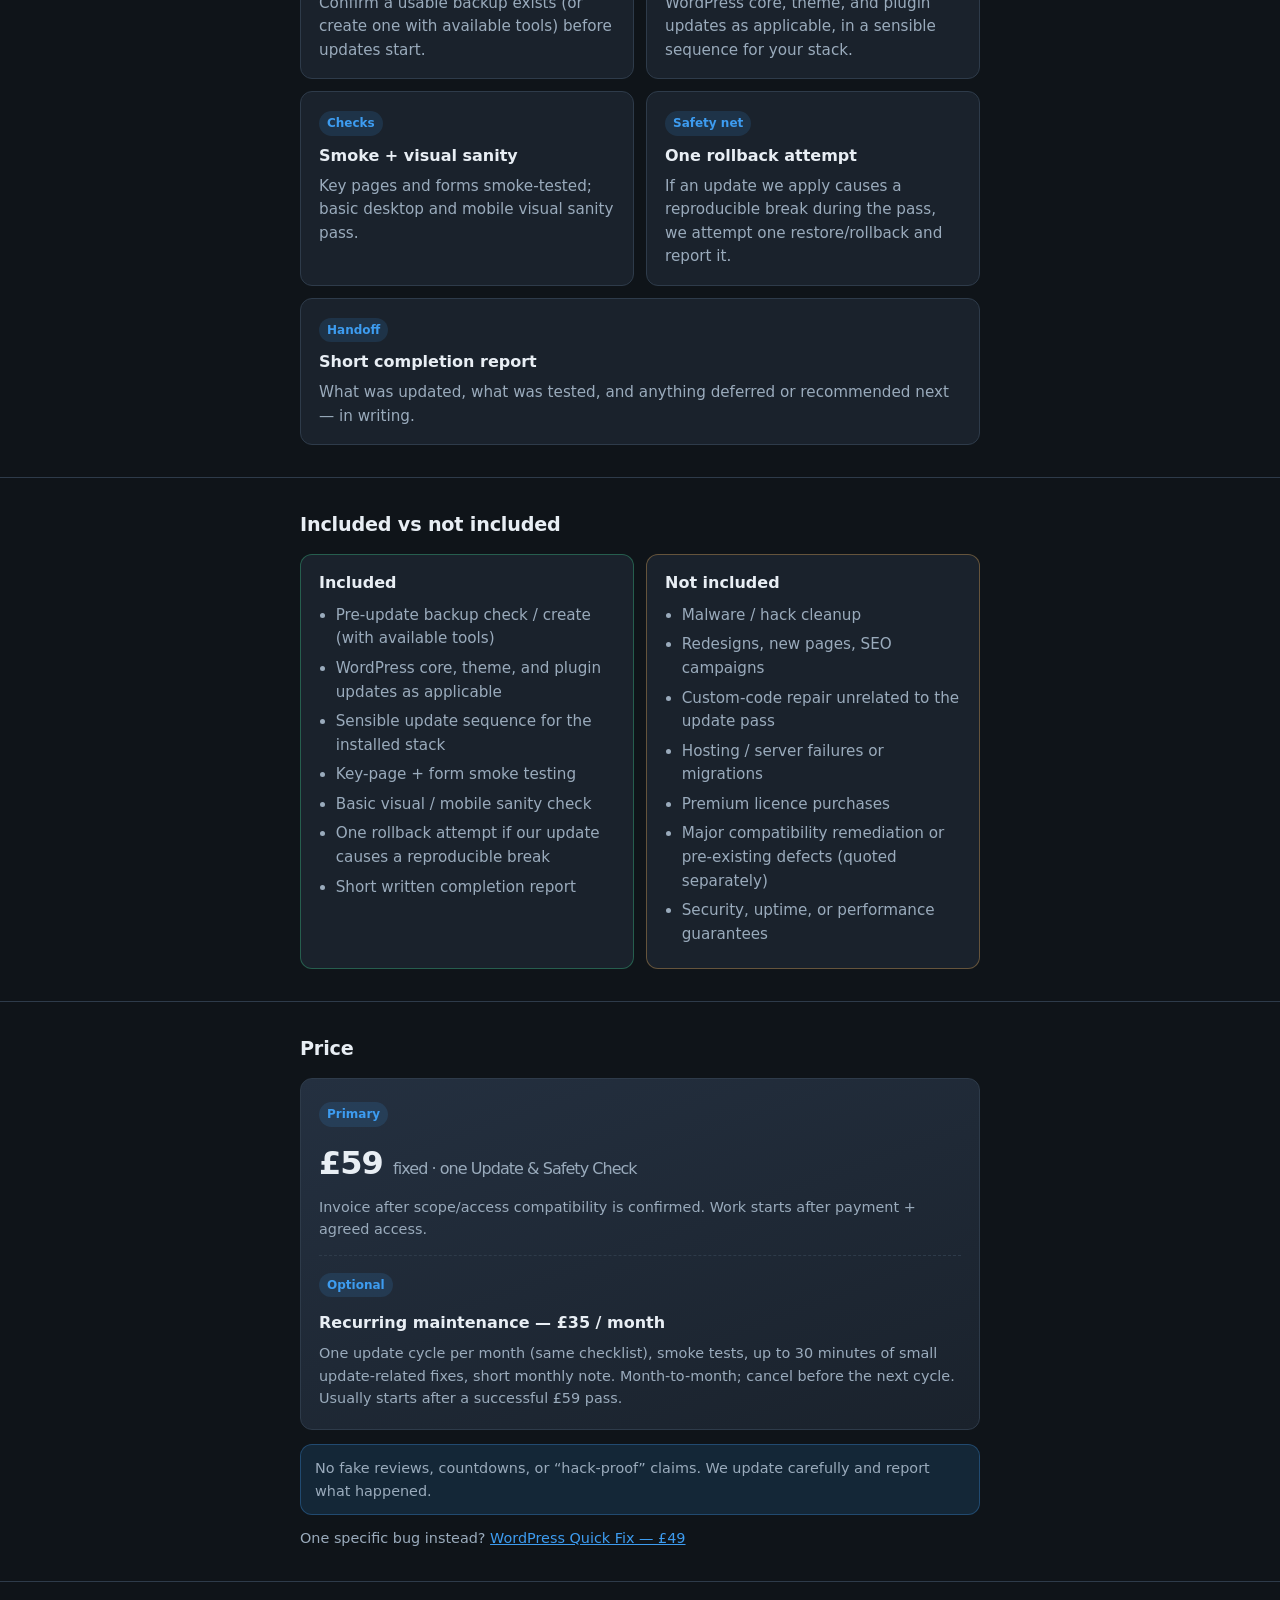
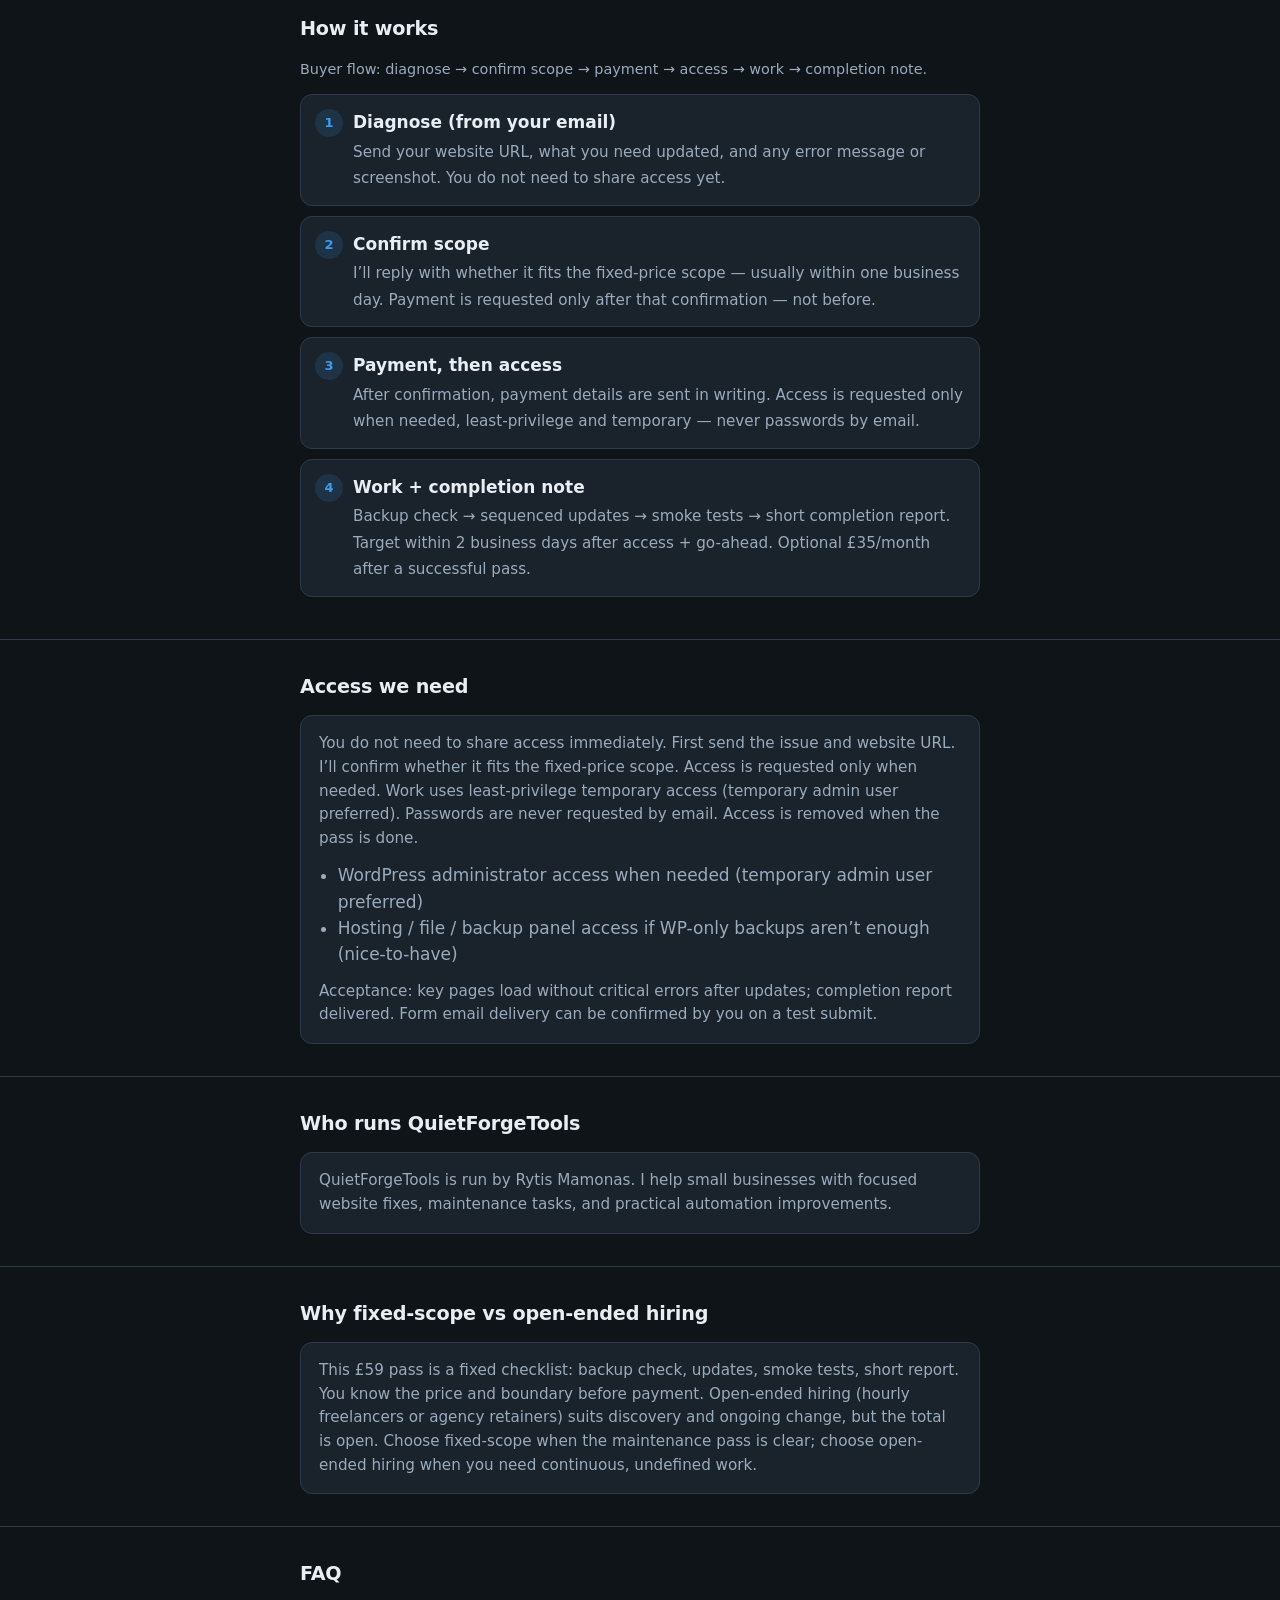
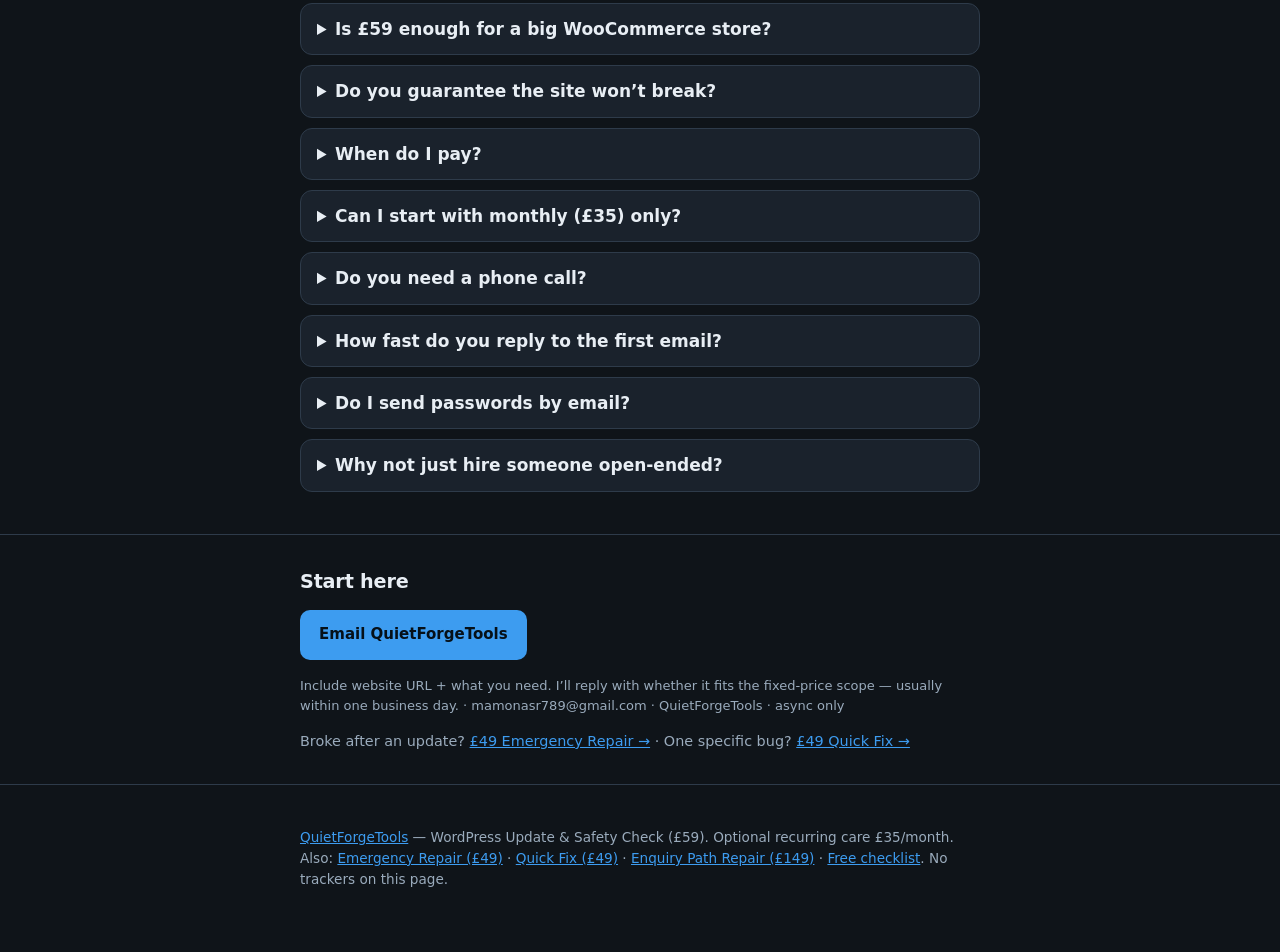
==== commit 9cadcf27: "Add PDF/Scan → Editable Word synthetic capability proof Proof-only subdirectory (no price/checkout)." ====
--- a/index.html
+++ b/index.html
@@ -56,7 +56,13 @@
             <h3>Want regular updates and checks? → Update &amp; Safety Check — £59</h3>
             <p>For ongoing website maintenance tasks: backup check, updates, smoke tests, short report.</p>
           </a>
-        </div>
+                <!-- capability-demo:pdf-scan-to-editable-word -->
+          <a class="card" href="pdf-scan-to-editable-word/">
+            <div class="tag">Capability demo</div>
+            <h3>PDF/Scan → Editable Word — sample conversion</h3>
+            <p>Synthetic before/after proof of a local PDF/scan to editable Word workflow. Not a priced offer.</p>
+          </a>
+</div>
       </div>
     </section>
 
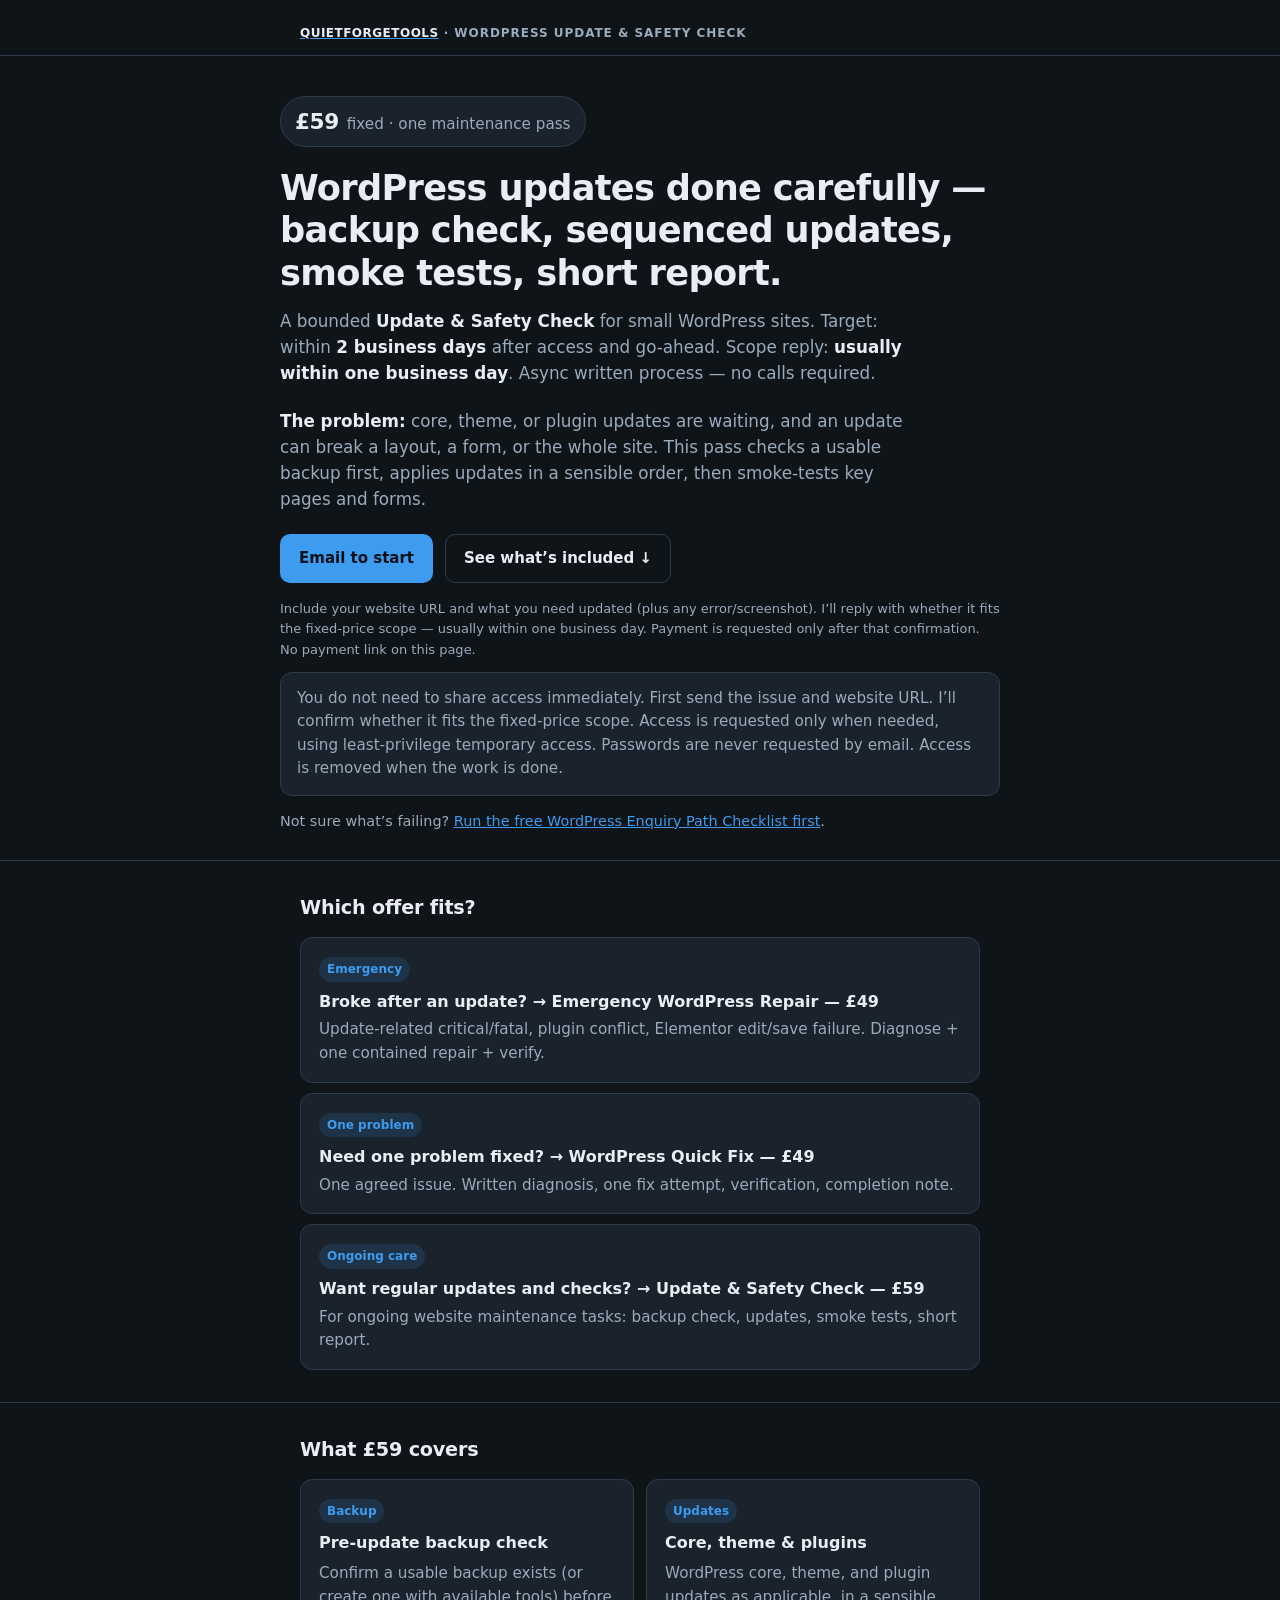
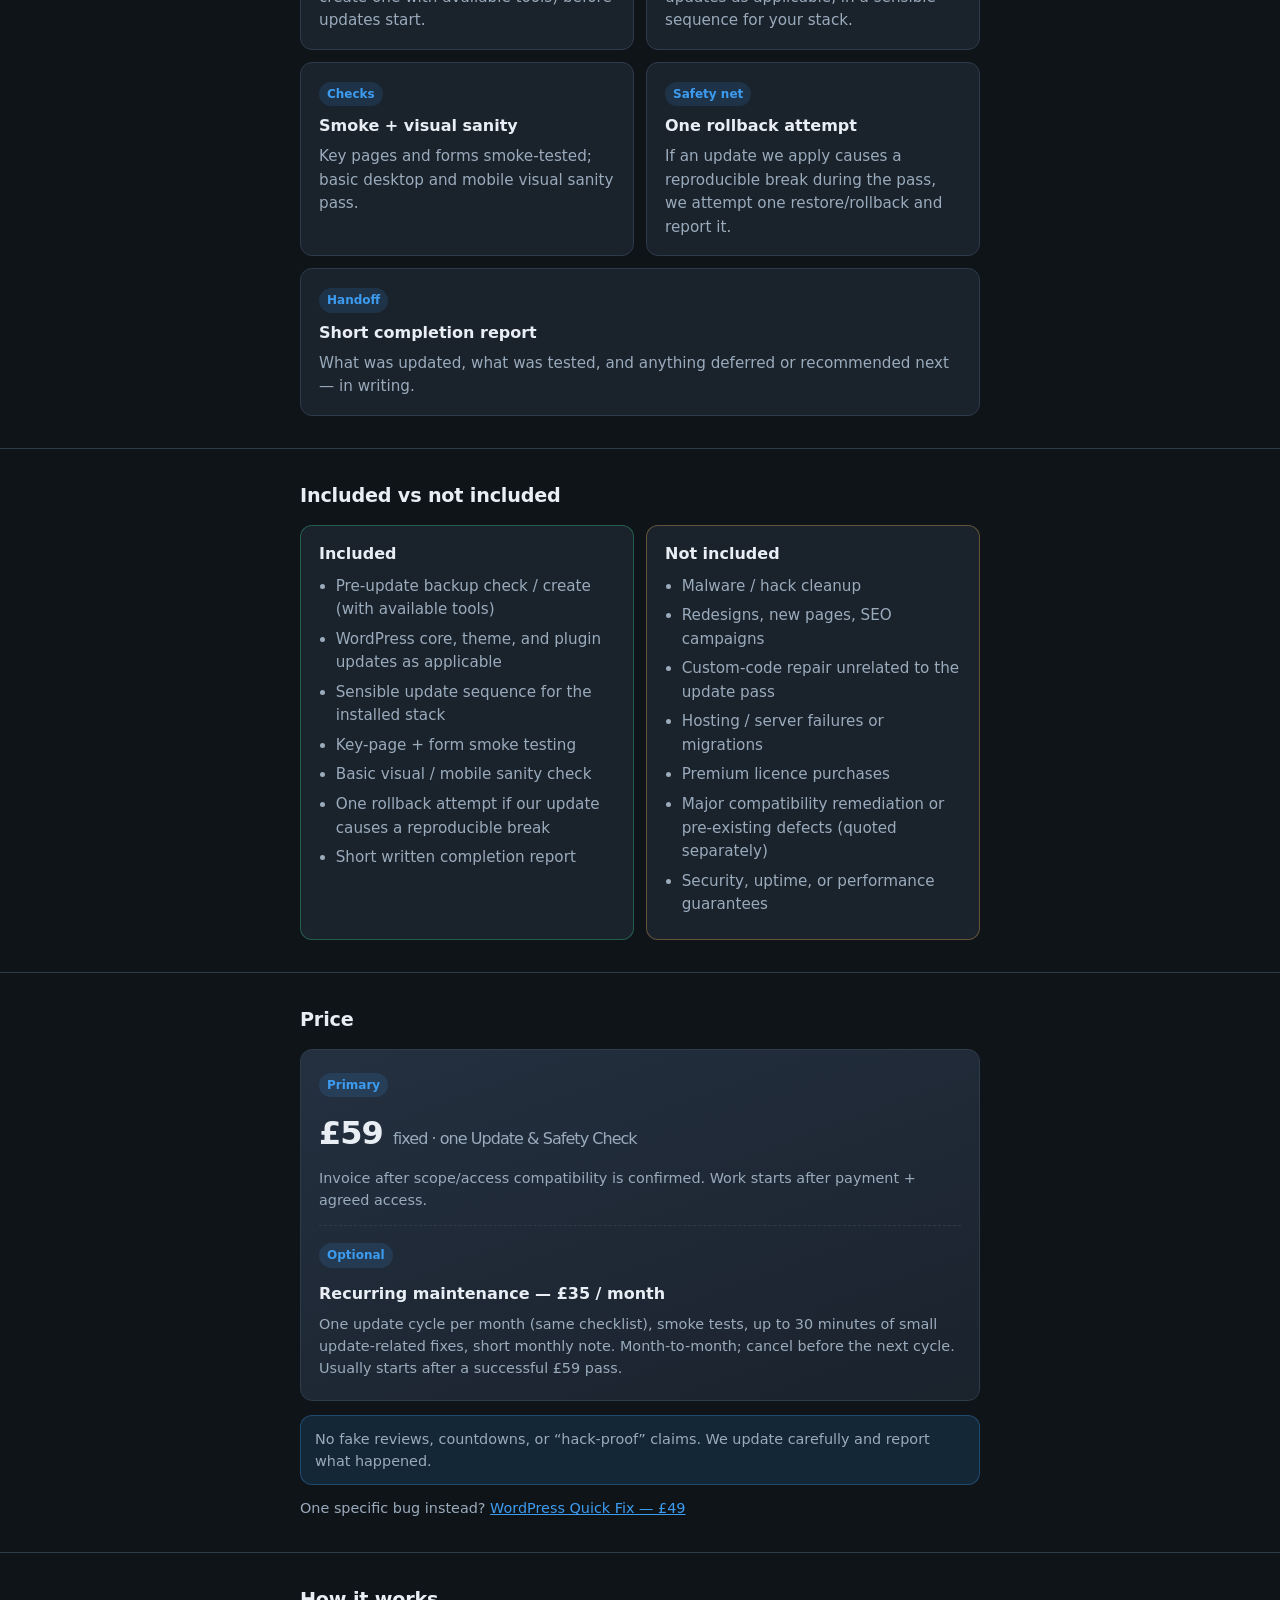
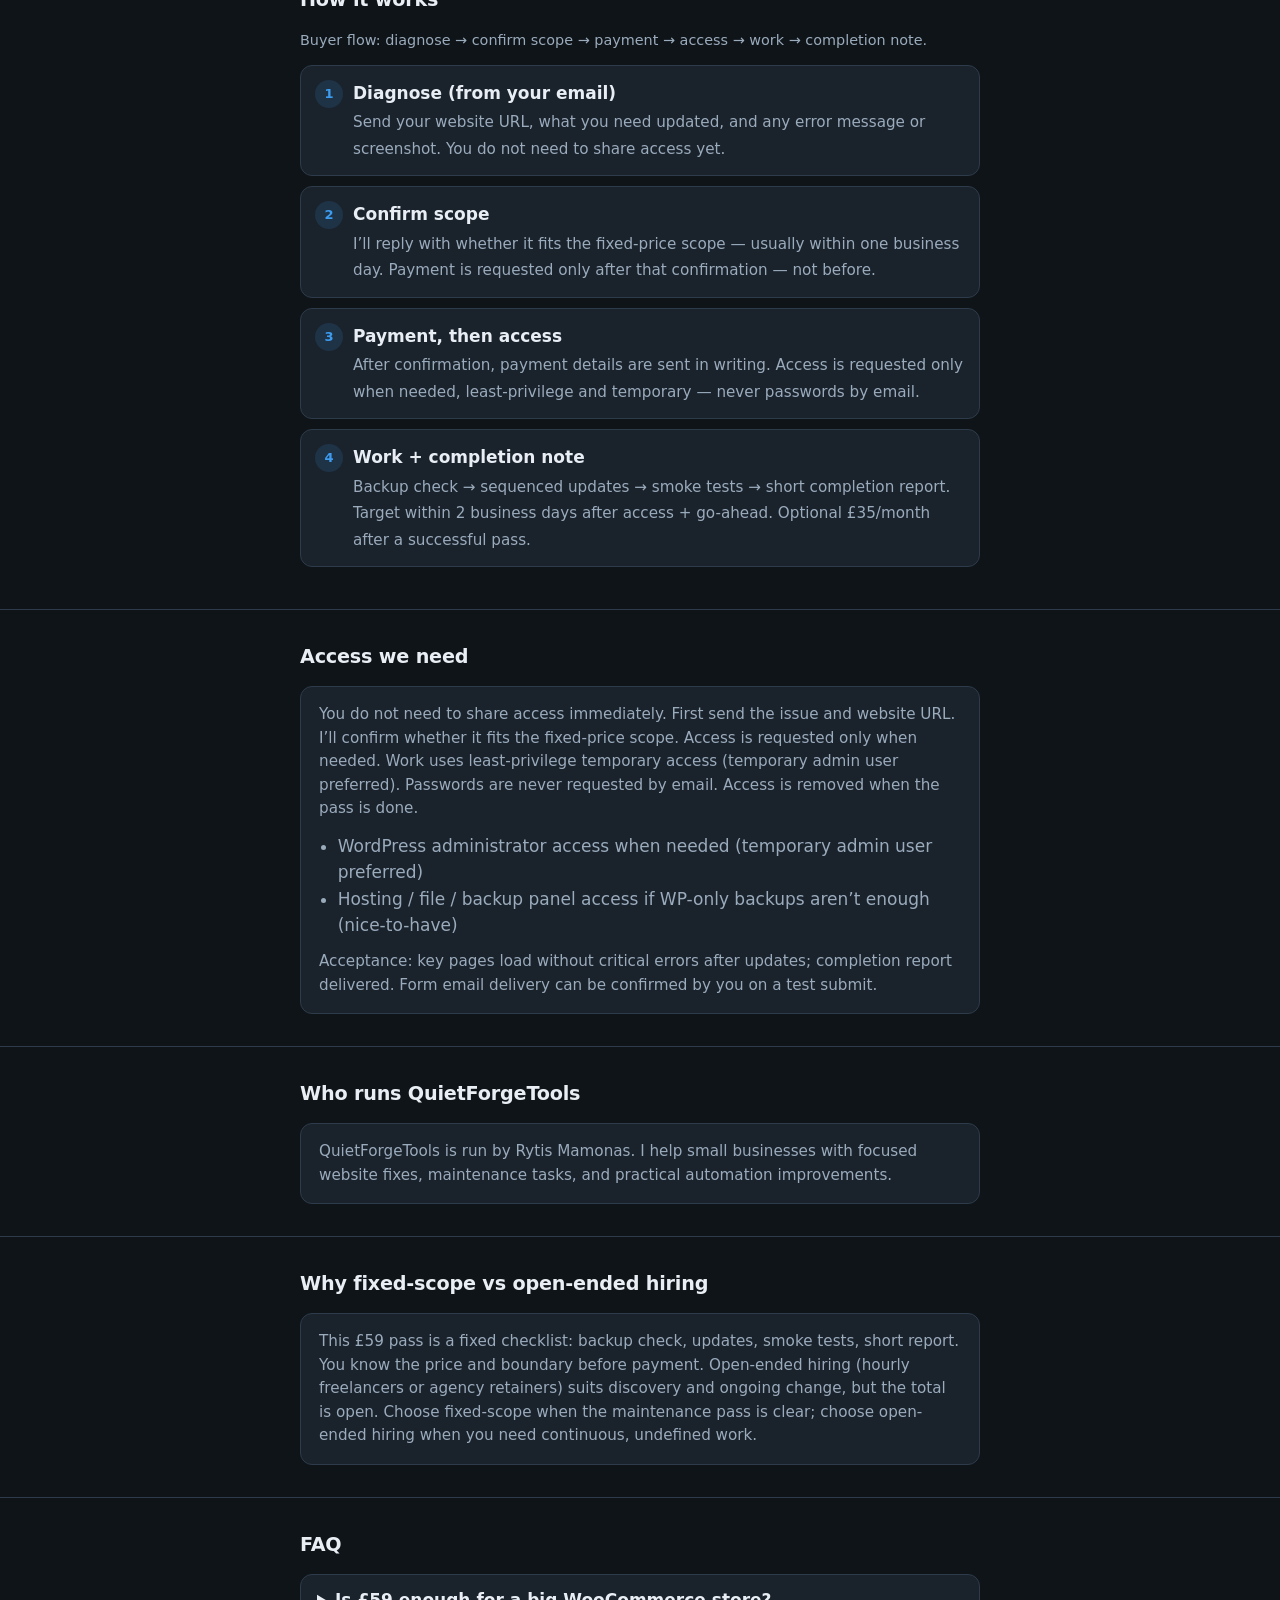
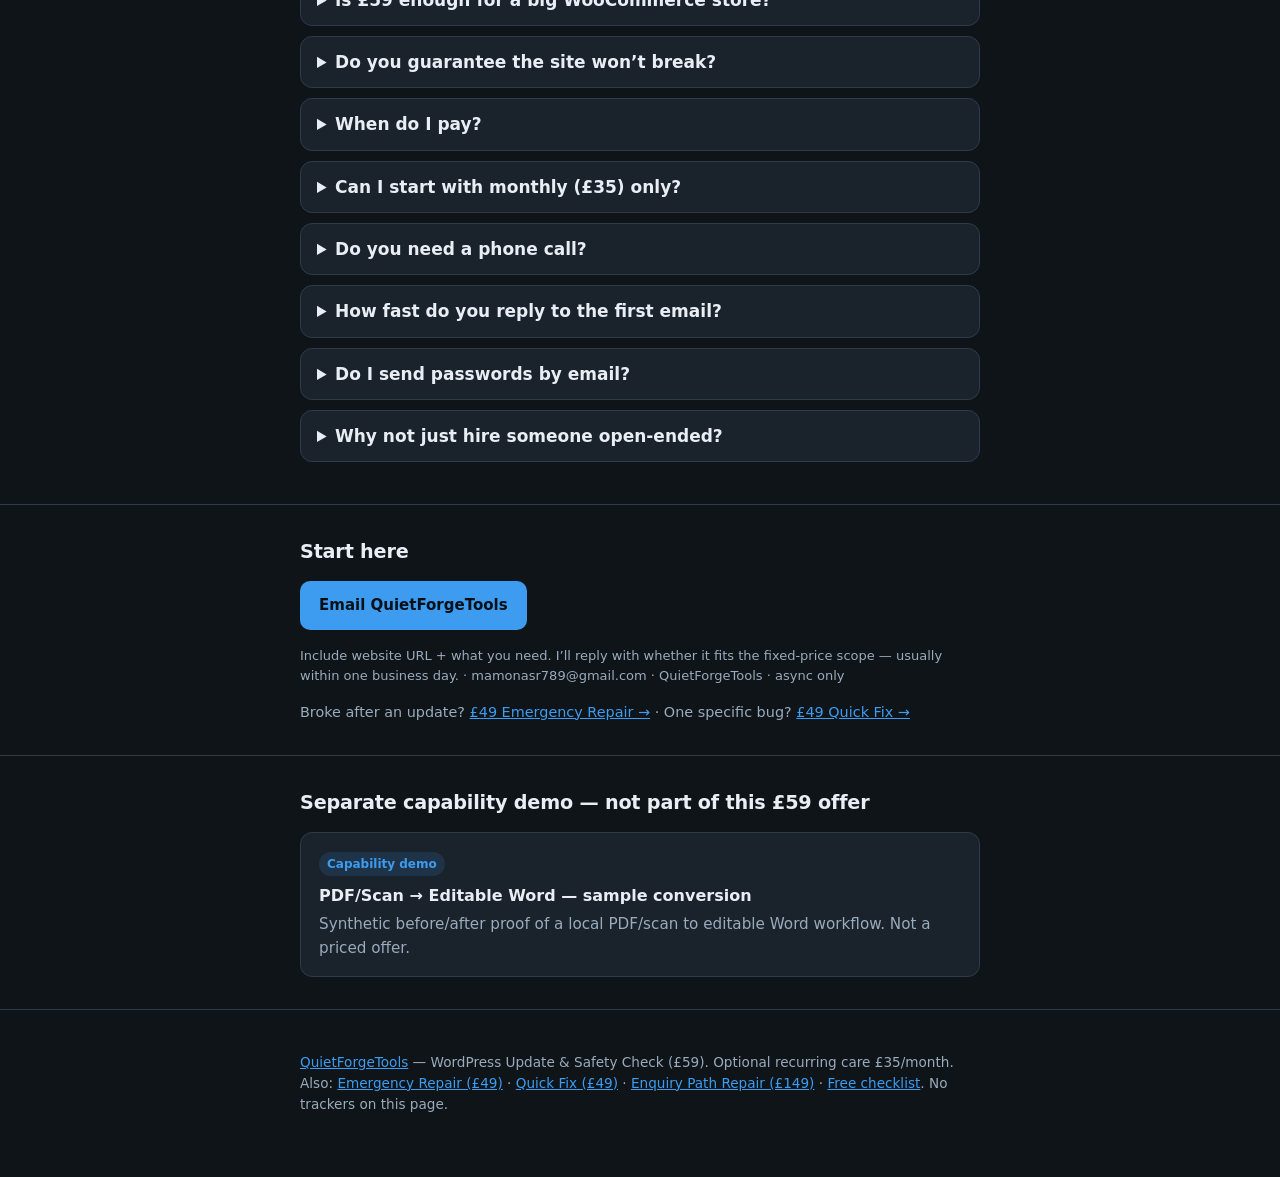
==== commit b5a9b595: "TASK1011: Update & Safety page — state buyer problem in hero; move PDF/Word capability demo card (li" ====
--- a/index.html
+++ b/index.html
@@ -26,6 +26,10 @@
         Scope reply: <strong style="color:var(--text)">usually within one business day</strong>.
         Async written process — no calls required.
       </p>
+      <p class="lead">
+        <strong style="color:var(--text)">The problem:</strong> core, theme, or plugin updates are waiting, and an update can break a layout, a form, or the whole site.
+        This pass checks a usable backup first, applies updates in a sensible order, then smoke-tests key pages and forms.
+      </p>
       <div class="cta-row">
         <a class="btn btn-primary" href="mailto:mamonasr789@gmail.com?subject=WordPress%20Update%20%26%20Safety%20Check%20%E2%80%94%20%C2%A359&body=Website%20URL%3A%20%0AWhat%20you%20need%20updated%20%2F%20any%20known%20issues%3A%20%0AError%20message%20or%20screenshot%20(if%20any)%3A%20%0A%0AI%27ll%20reply%20with%20whether%20it%20fits%20the%20fixed-price%20scope.%0A">Email to start</a>
         <a class="btn btn-ghost" href="#scope">See what’s included ↓</a>
@@ -56,13 +60,7 @@
             <h3>Want regular updates and checks? → Update &amp; Safety Check — £59</h3>
             <p>For ongoing website maintenance tasks: backup check, updates, smoke tests, short report.</p>
           </a>
-                <!-- capability-demo:pdf-scan-to-editable-word -->
-          <a class="card" href="pdf-scan-to-editable-word/">
-            <div class="tag">Capability demo</div>
-            <h3>PDF/Scan → Editable Word — sample conversion</h3>
-            <p>Synthetic before/after proof of a local PDF/scan to editable Word workflow. Not a priced offer.</p>
-          </a>
-</div>
+        </div>
       </div>
     </section>
 
@@ -261,6 +259,20 @@
         </p>
       </div>
     </section>
+
+    <section id="capability-demo">
+      <div class="wrap">
+        <h2>Separate capability demo — not part of this £59 offer</h2>
+        <div class="chooser">
+          <!-- capability-demo:pdf-scan-to-editable-word -->
+          <a class="card" href="pdf-scan-to-editable-word/">
+            <div class="tag">Capability demo</div>
+            <h3>PDF/Scan → Editable Word — sample conversion</h3>
+            <p>Synthetic before/after proof of a local PDF/scan to editable Word workflow. Not a priced offer.</p>
+          </a>
+        </div>
+      </div>
+    </section>
   </main>
 
   <footer>
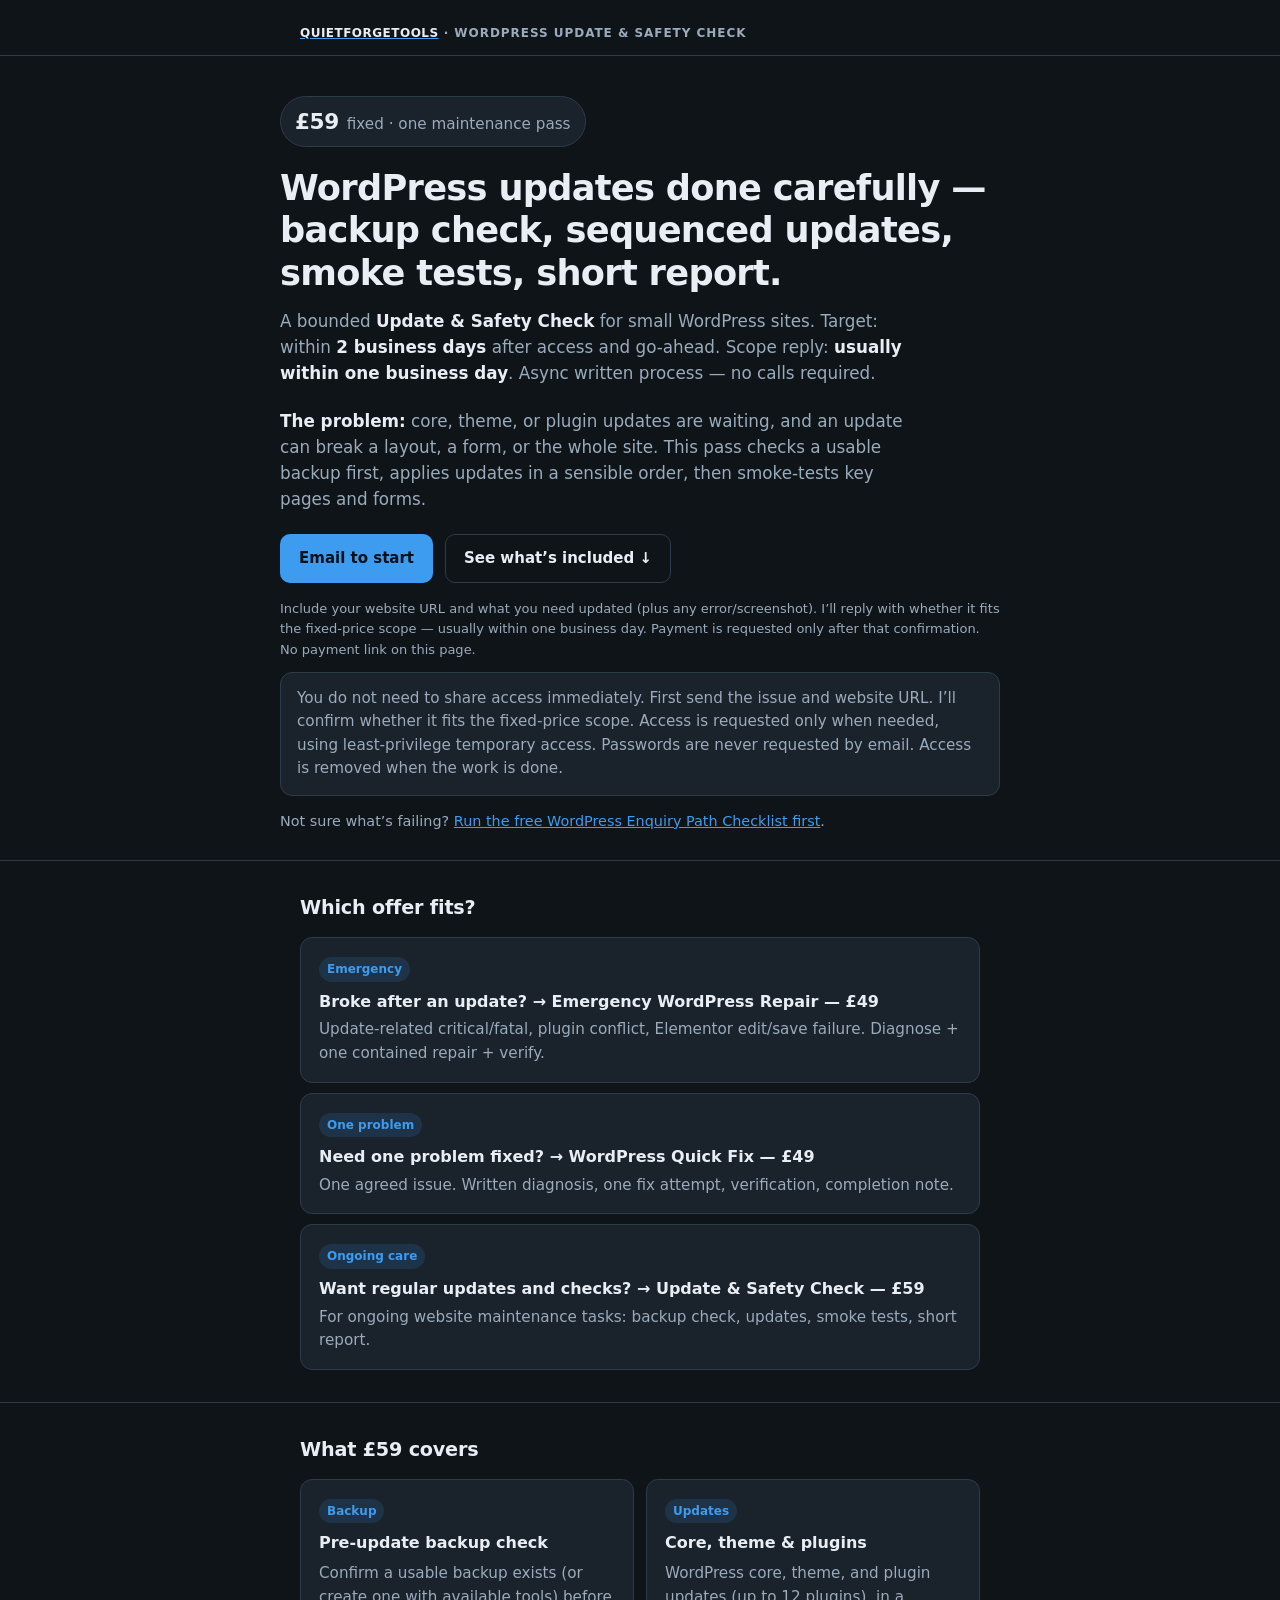
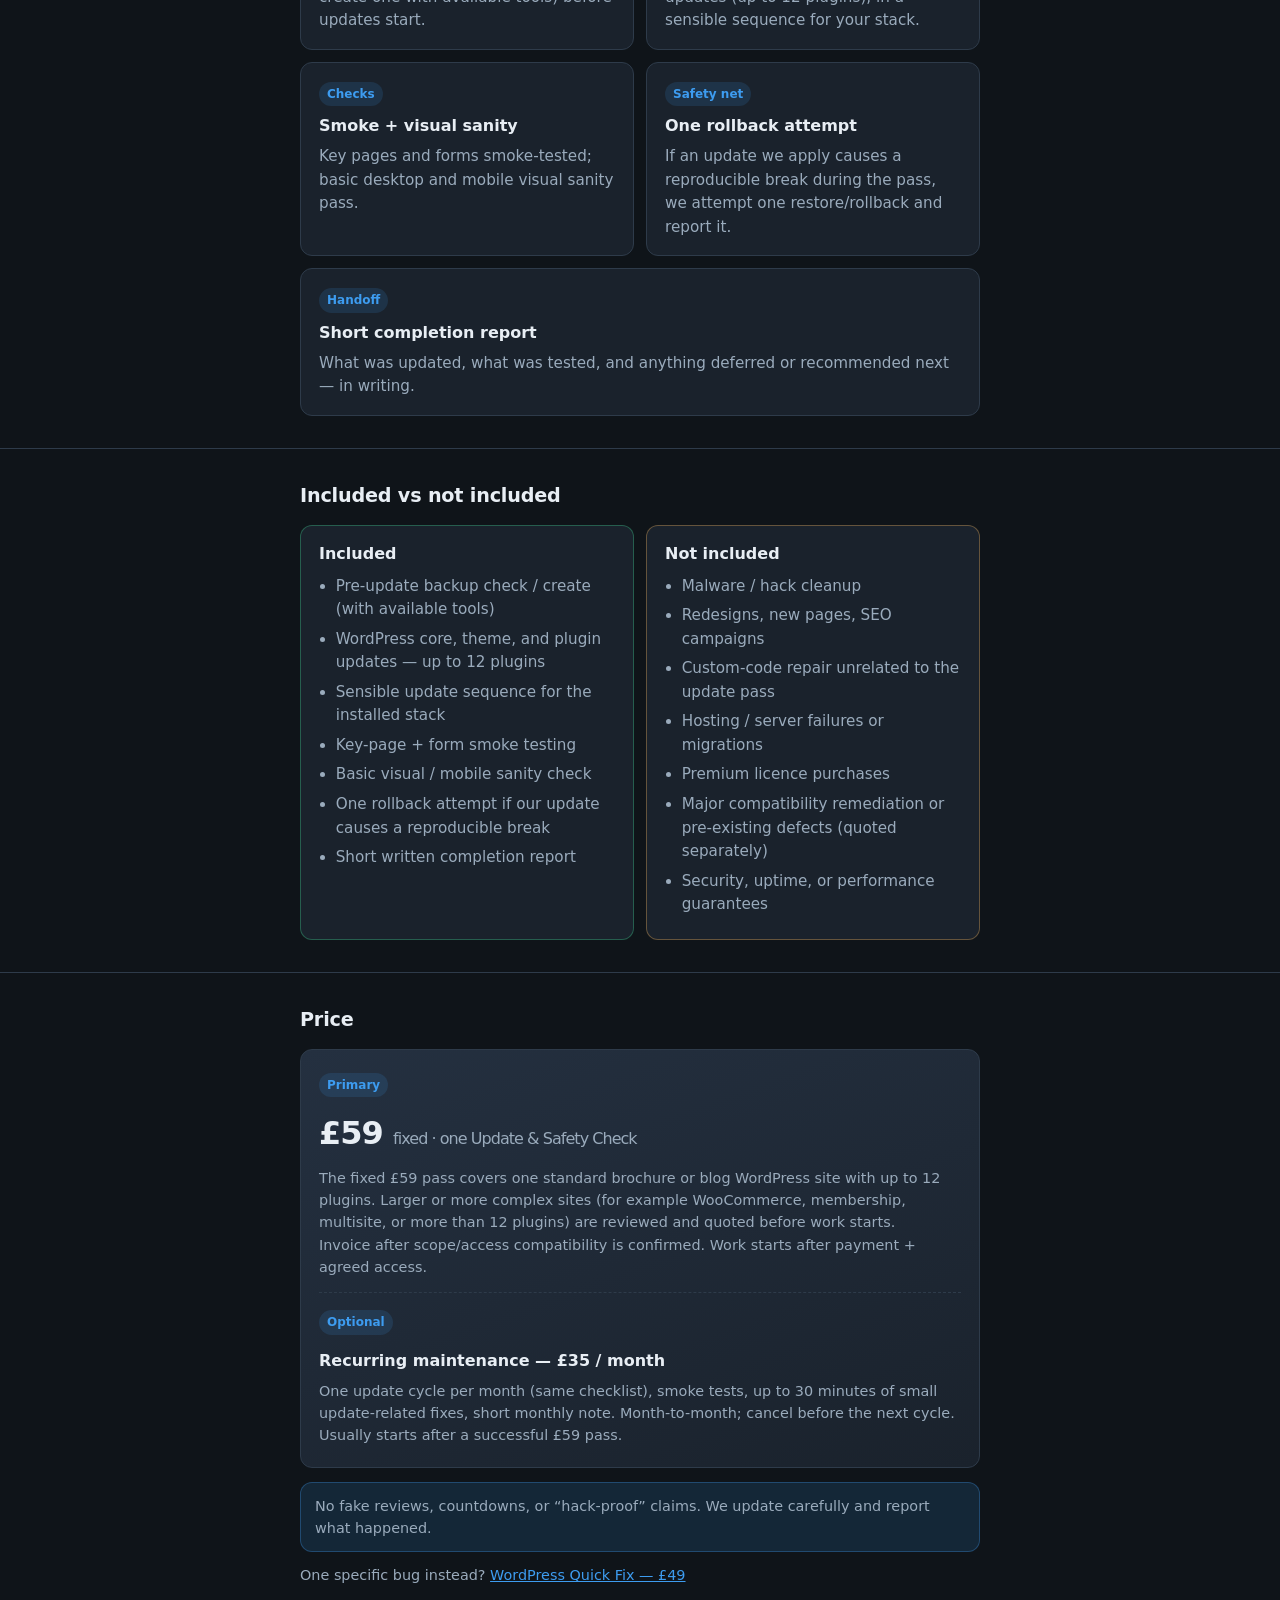
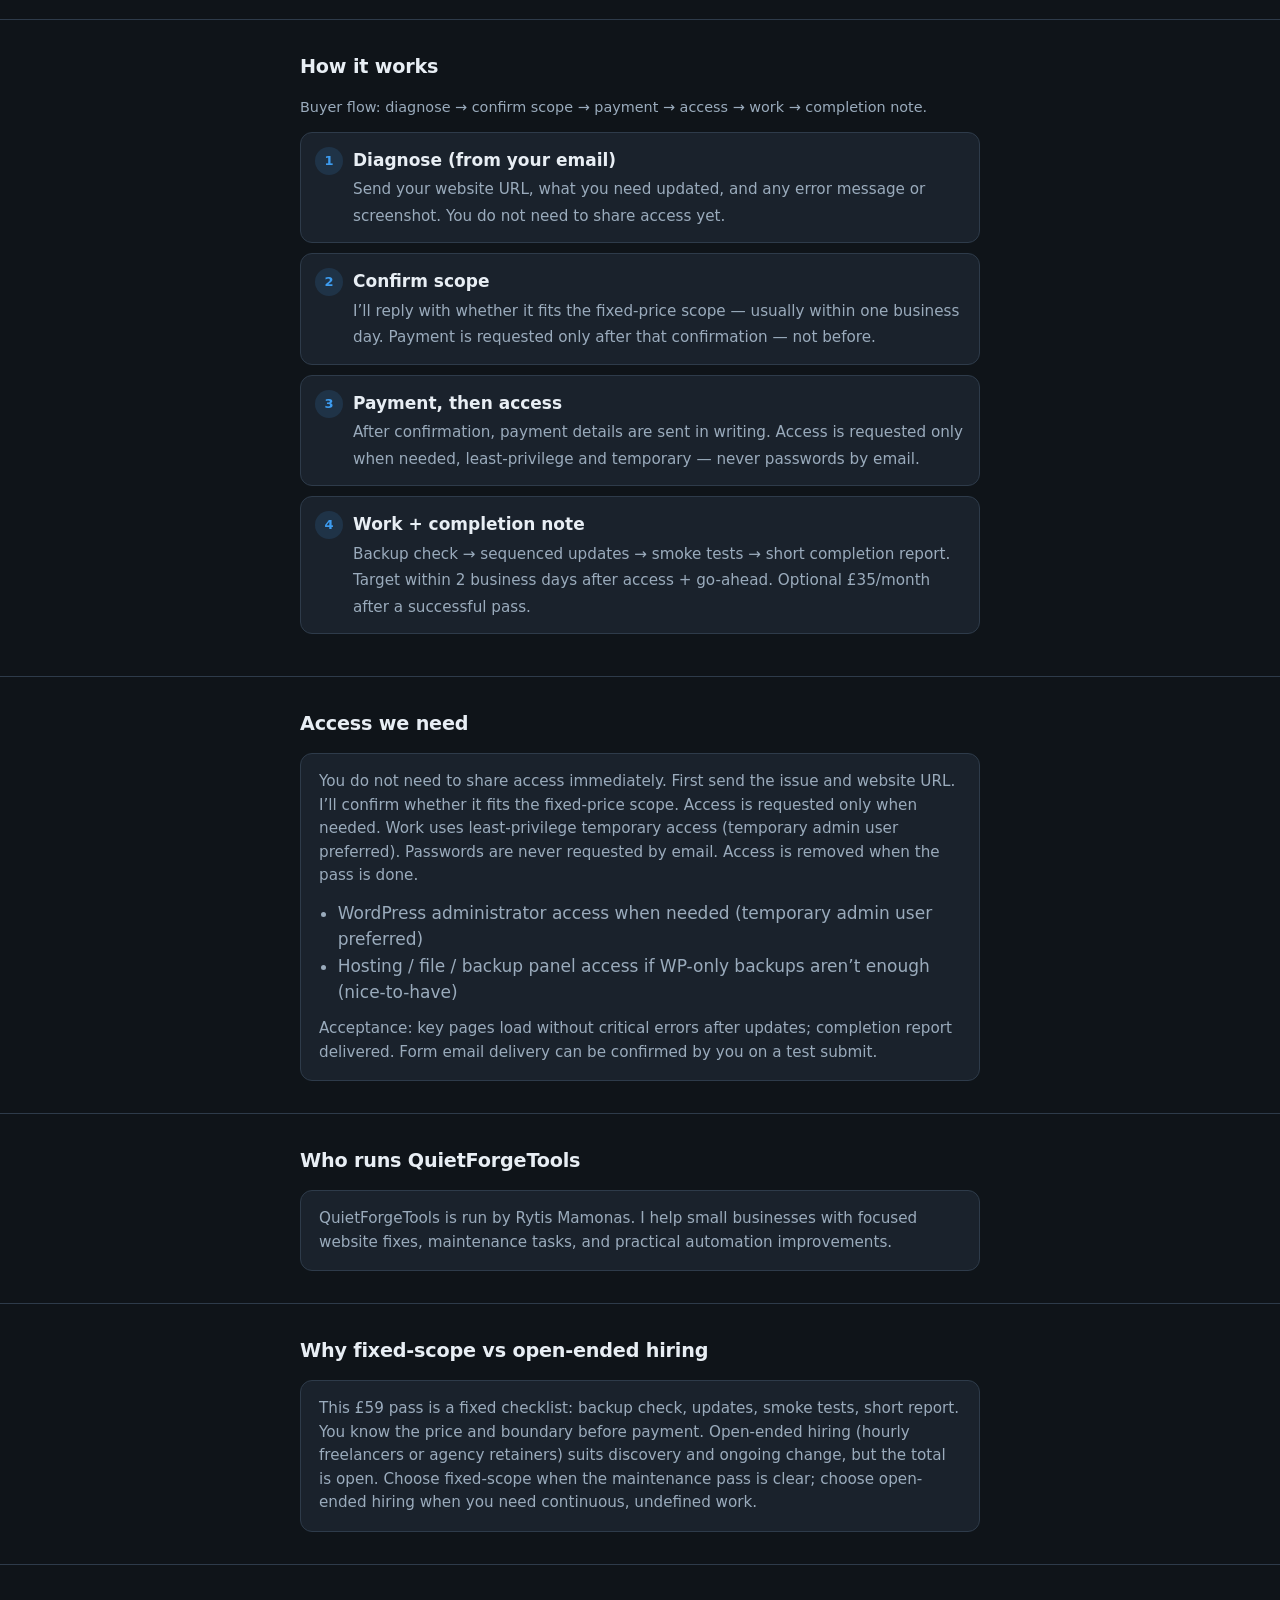
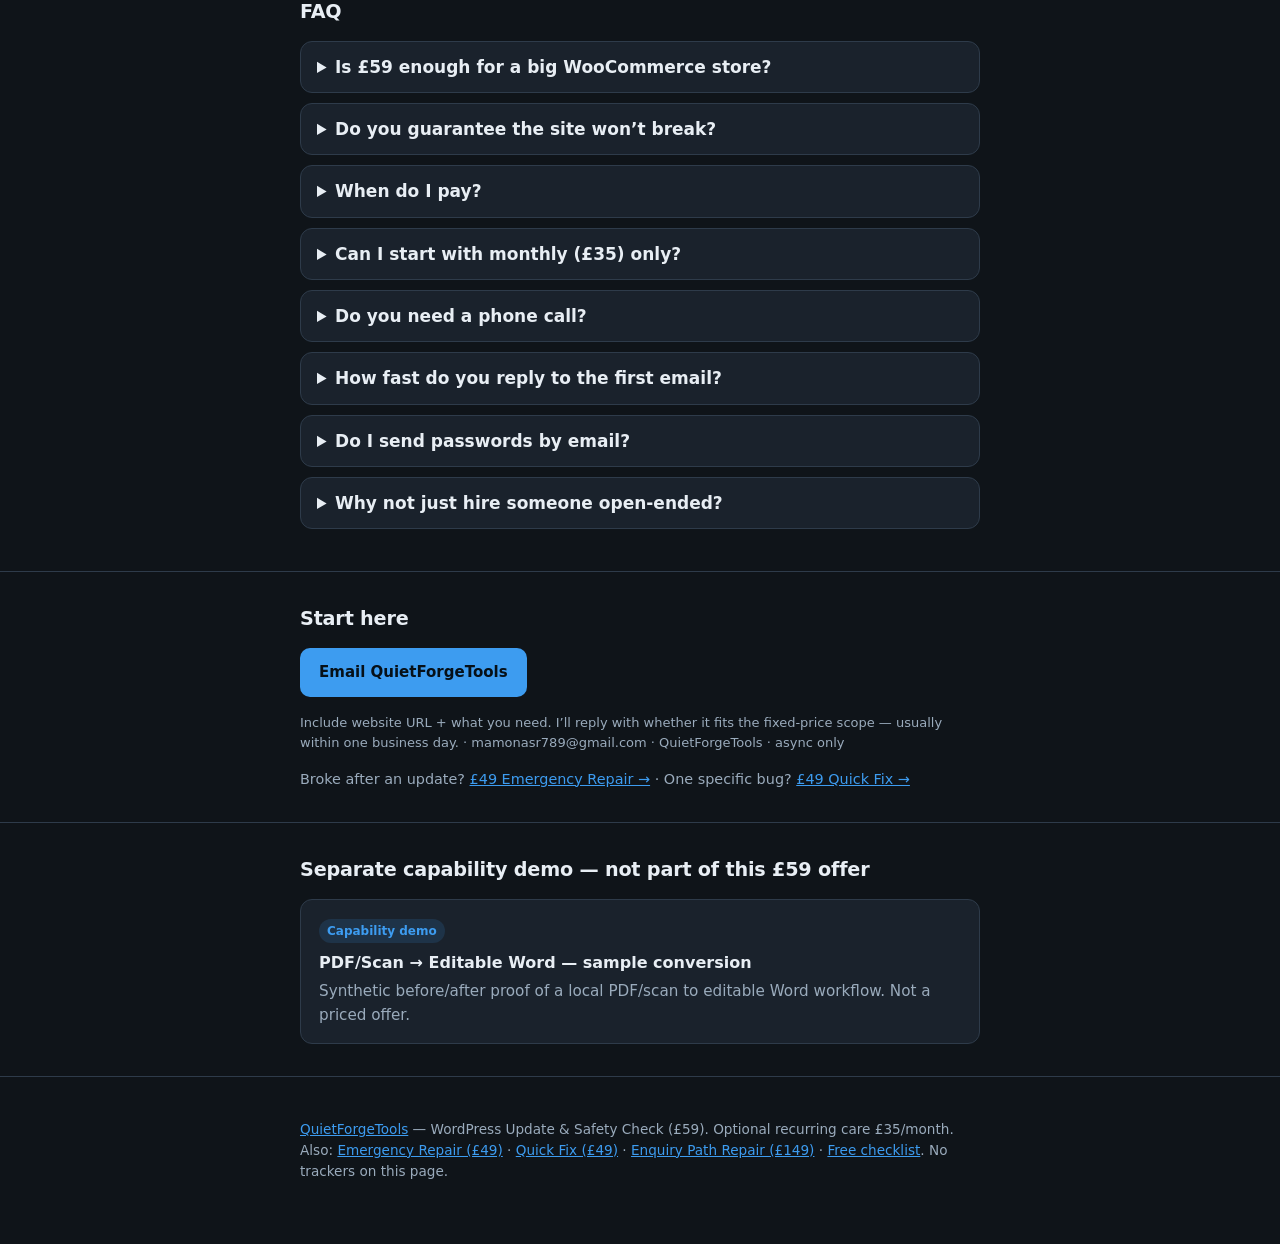
==== commit 9d271afa: "TASK1047 (local task1099): £59 Update & Safety — bound fixed-price scope to one standard brochure/bl" ====
--- a/index.html
+++ b/index.html
@@ -31,7 +31,7 @@
         This pass checks a usable backup first, applies updates in a sensible order, then smoke-tests key pages and forms.
       </p>
       <div class="cta-row">
-        <a class="btn btn-primary" href="mailto:mamonasr789@gmail.com?subject=WordPress%20Update%20%26%20Safety%20Check%20%E2%80%94%20%C2%A359&body=Website%20URL%3A%20%0AWhat%20you%20need%20updated%20%2F%20any%20known%20issues%3A%20%0AError%20message%20or%20screenshot%20(if%20any)%3A%20%0A%0AI%27ll%20reply%20with%20whether%20it%20fits%20the%20fixed-price%20scope.%0A">Email to start</a>
+        <a class="btn btn-primary" href="mailto:mamonasr789@gmail.com?subject=WordPress%20Update%20%26%20Safety%20Check%20%E2%80%94%20%C2%A359&body=Website%20URL%3A%20%0ASite%20type%20(brochure%20%2F%20blog%20%2F%20WooCommerce%20shop)%20and%20roughly%20how%20many%20plugins%3A%20%0AWhat%20you%20need%20updated%20%2F%20any%20known%20issues%3A%20%0AError%20message%20or%20screenshot%20(if%20any)%3A%20%0A%0AI%27ll%20reply%20with%20whether%20it%20fits%20the%20fixed-price%20scope.%0A">Email to start</a>
         <a class="btn btn-ghost" href="#scope">See what’s included ↓</a>
         <p class="btn-note">Include your website URL and what you need updated (plus any error/screenshot). I’ll reply with whether it fits the fixed-price scope — usually within one business day. Payment is requested only after that confirmation. No payment link on this page.</p>
       </div>
@@ -76,7 +76,7 @@
           <div class="card">
             <div class="tag">Updates</div>
             <h3>Core, theme &amp; plugins</h3>
-            <p>WordPress core, theme, and plugin updates as applicable, in a sensible sequence for your stack.</p>
+            <p>WordPress core, theme, and plugin updates (up to 12 plugins), in a sensible sequence for your stack.</p>
           </div>
           <div class="card">
             <div class="tag">Checks</div>
@@ -105,7 +105,7 @@
             <h3>Included</h3>
             <ul>
               <li>Pre-update backup check / create (with available tools)</li>
-              <li>WordPress core, theme, and plugin updates as applicable</li>
+              <li>WordPress core, theme, and plugin updates — up to 12 plugins</li>
               <li>Sensible update sequence for the installed stack</li>
               <li>Key-page + form smoke testing</li>
               <li>Basic visual / mobile sanity check</li>
@@ -135,6 +135,7 @@
         <div class="price-box">
           <div class="tag">Primary</div>
           <div class="amount">£59 <span>fixed · one Update &amp; Safety Check</span></div>
+          <p class="fine">The fixed £59 pass covers one standard brochure or blog WordPress site with up to 12 plugins. Larger or more complex sites (for example WooCommerce, membership, multisite, or more than 12 plugins) are reviewed and quoted before work starts.</p>
           <p class="fine">Invoice after scope/access compatibility is confirmed. Work starts after payment + agreed access.</p>
           <div class="optional">
             <div class="tag">Optional</div>
@@ -250,7 +251,7 @@
       <div class="wrap">
         <h2>Start here</h2>
         <div class="cta-row">
-          <a class="btn btn-primary" href="mailto:mamonasr789@gmail.com?subject=WordPress%20Update%20%26%20Safety%20Check%20%E2%80%94%20%C2%A359&body=Website%20URL%3A%20%0AWhat%20you%20need%20updated%20%2F%20any%20known%20issues%3A%20%0AError%20message%20or%20screenshot%20(if%20any)%3A%20%0A%0AI%27ll%20reply%20with%20whether%20it%20fits%20the%20fixed-price%20scope.%0A">Email QuietForgeTools</a>
+          <a class="btn btn-primary" href="mailto:mamonasr789@gmail.com?subject=WordPress%20Update%20%26%20Safety%20Check%20%E2%80%94%20%C2%A359&body=Website%20URL%3A%20%0ASite%20type%20(brochure%20%2F%20blog%20%2F%20WooCommerce%20shop)%20and%20roughly%20how%20many%20plugins%3A%20%0AWhat%20you%20need%20updated%20%2F%20any%20known%20issues%3A%20%0AError%20message%20or%20screenshot%20(if%20any)%3A%20%0A%0AI%27ll%20reply%20with%20whether%20it%20fits%20the%20fixed-price%20scope.%0A">Email QuietForgeTools</a>
           <p class="btn-note">Include website URL + what you need. I’ll reply with whether it fits the fixed-price scope — usually within one business day. · mamonasr789@gmail.com · QuietForgeTools · async only</p>
         </div>
         <p class="fine" style="margin-top:14px">
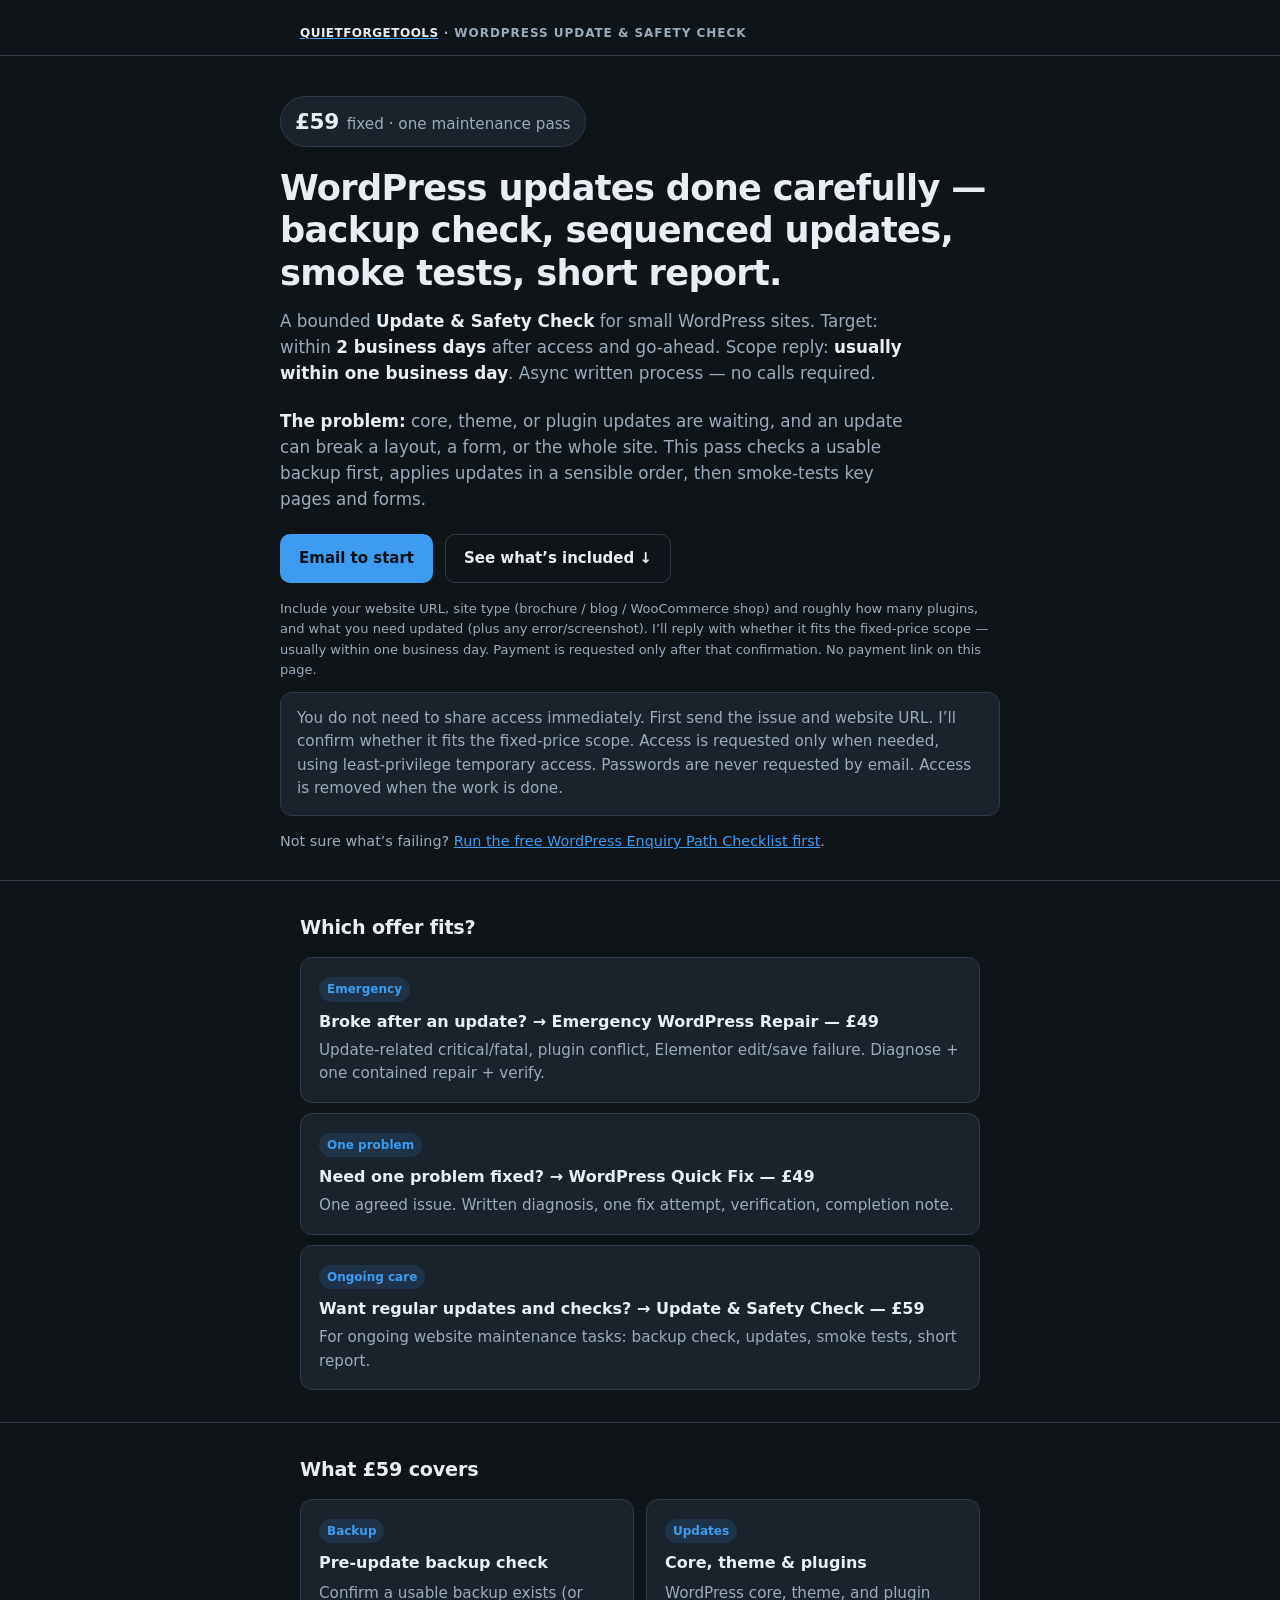
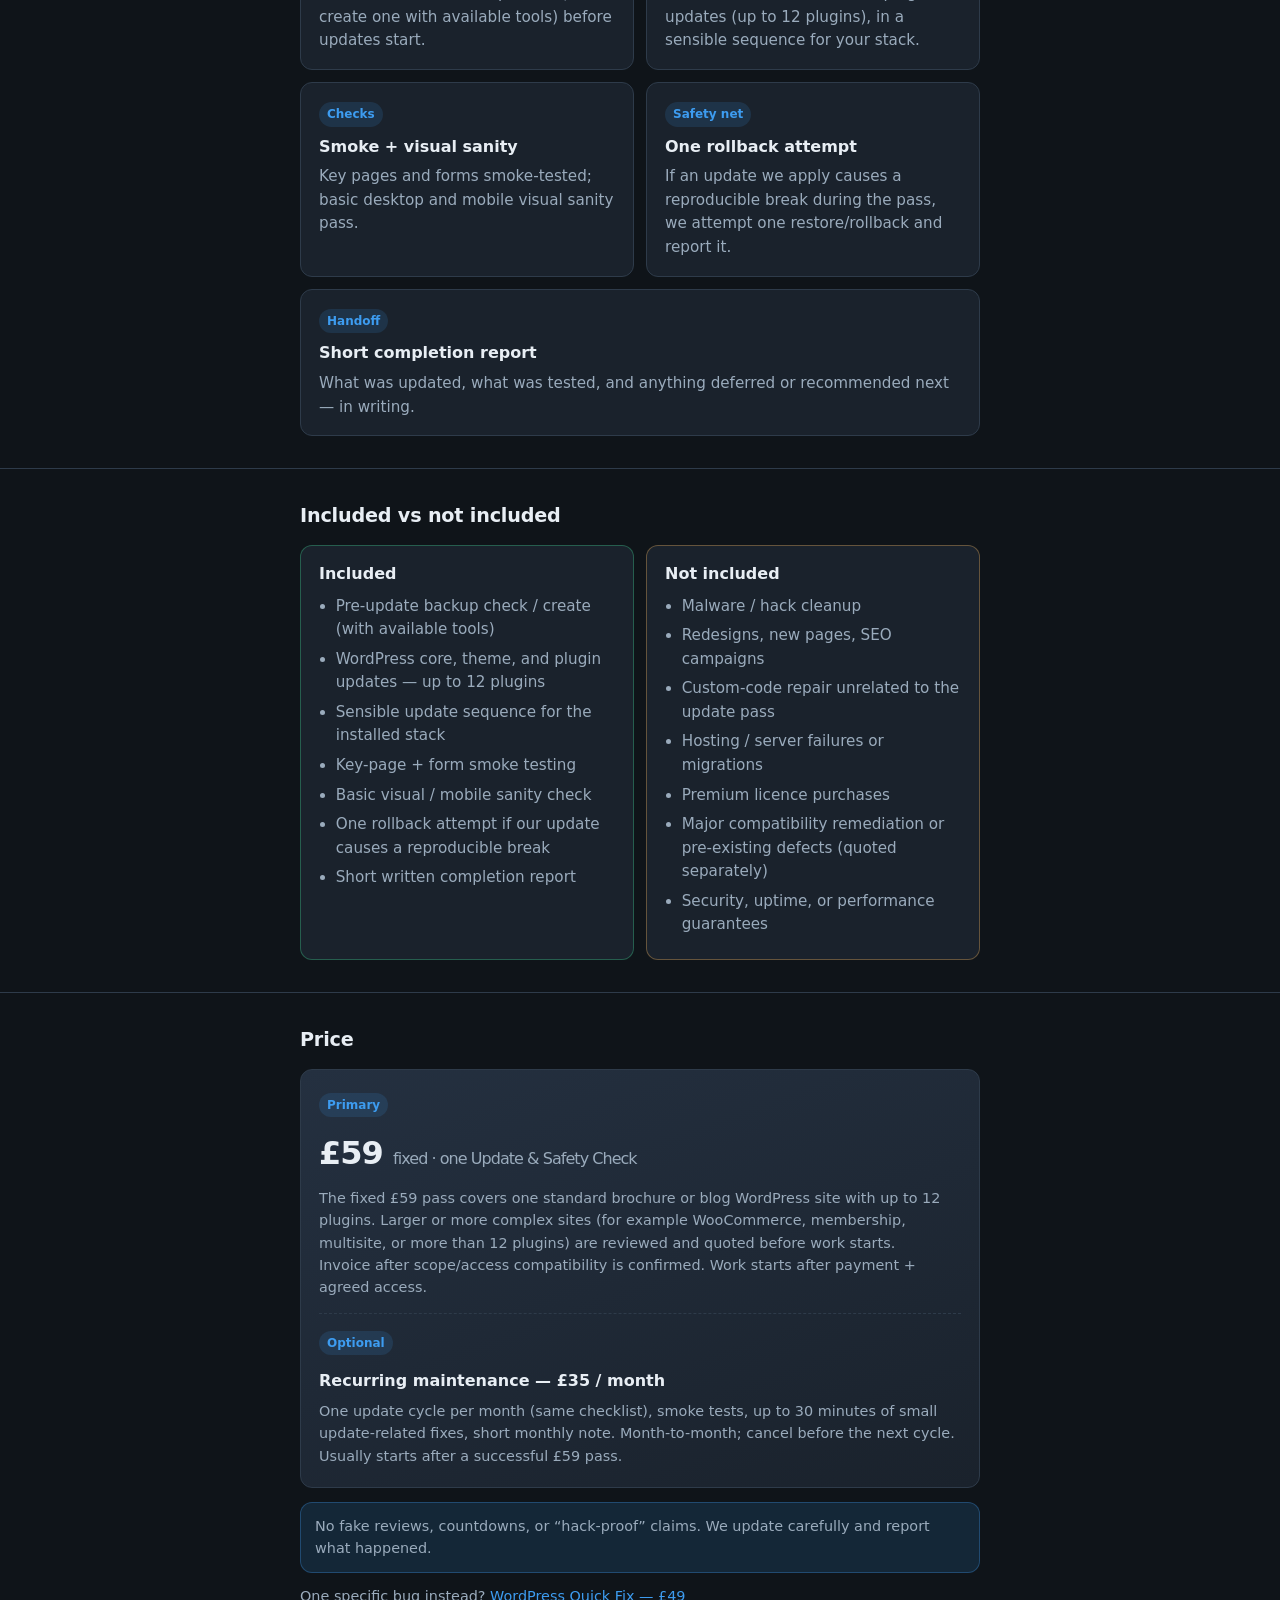
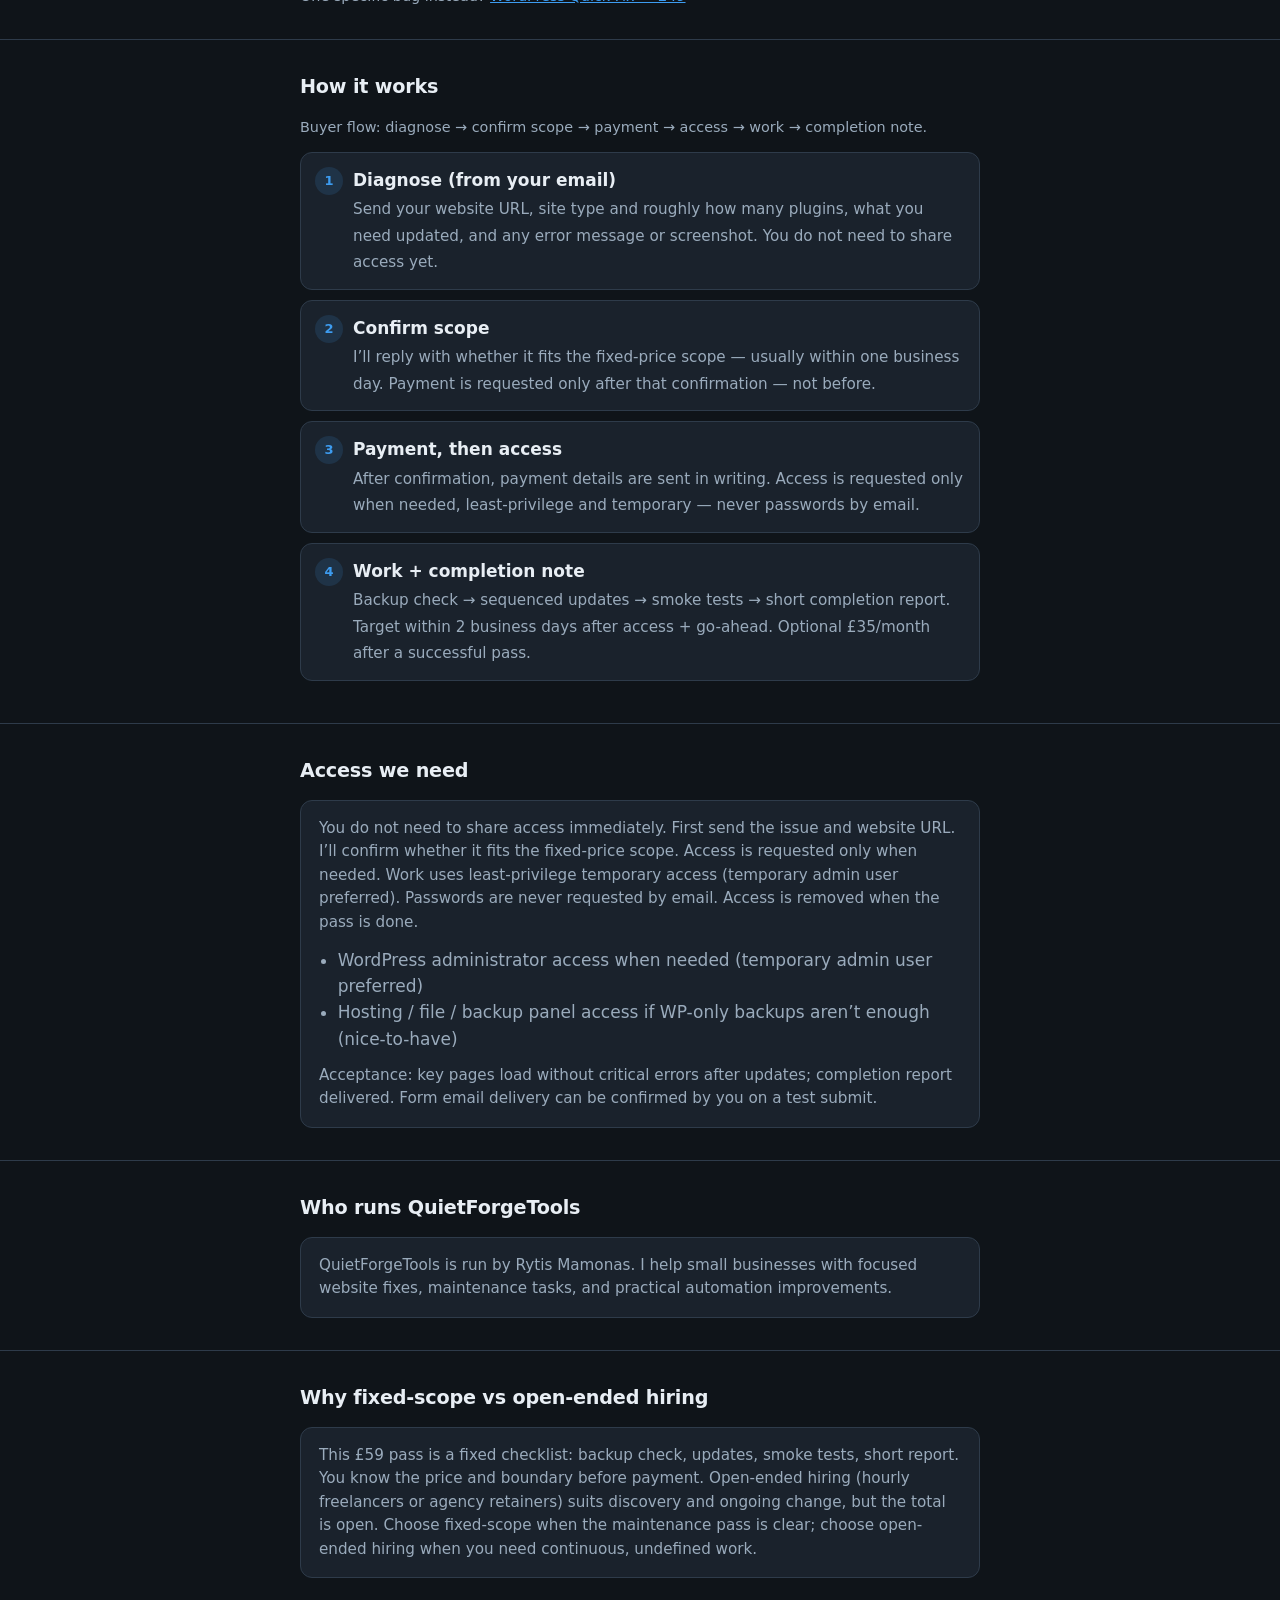
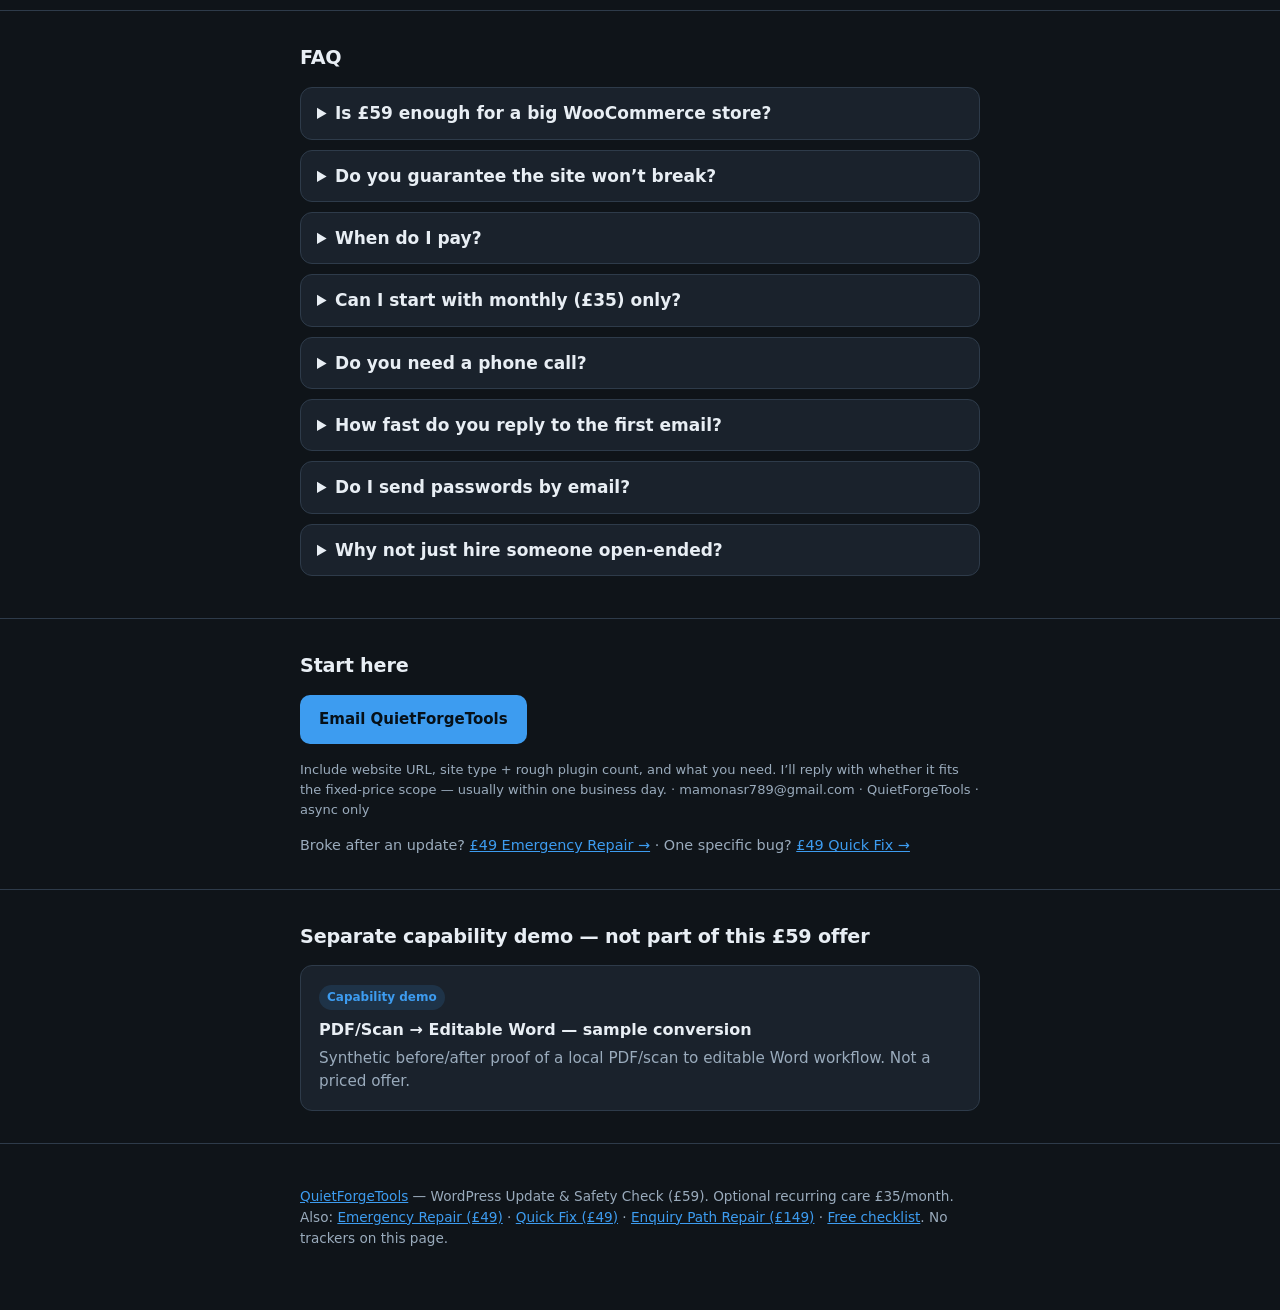
==== commit 3e6809d3: "Clarify WordPress update intake requirements" ====
--- a/index.html
+++ b/index.html
@@ -33,7 +33,7 @@
       <div class="cta-row">
         <a class="btn btn-primary" href="mailto:mamonasr789@gmail.com?subject=WordPress%20Update%20%26%20Safety%20Check%20%E2%80%94%20%C2%A359&body=Website%20URL%3A%20%0ASite%20type%20(brochure%20%2F%20blog%20%2F%20WooCommerce%20shop)%20and%20roughly%20how%20many%20plugins%3A%20%0AWhat%20you%20need%20updated%20%2F%20any%20known%20issues%3A%20%0AError%20message%20or%20screenshot%20(if%20any)%3A%20%0A%0AI%27ll%20reply%20with%20whether%20it%20fits%20the%20fixed-price%20scope.%0A">Email to start</a>
         <a class="btn btn-ghost" href="#scope">See what’s included ↓</a>
-        <p class="btn-note">Include your website URL and what you need updated (plus any error/screenshot). I’ll reply with whether it fits the fixed-price scope — usually within one business day. Payment is requested only after that confirmation. No payment link on this page.</p>
+        <p class="btn-note">Include your website URL, site type (brochure / blog / WooCommerce shop) and roughly how many plugins, and what you need updated (plus any error/screenshot). I’ll reply with whether it fits the fixed-price scope — usually within one business day. Payment is requested only after that confirmation. No payment link on this page.</p>
       </div>
       <div class="access-note">
         You do not need to share access immediately. First send the issue and website URL. I’ll confirm whether it fits the fixed-price scope. Access is requested only when needed, using least-privilege temporary access. Passwords are never requested by email. Access is removed when the work is done.
@@ -158,7 +158,7 @@
         <ol class="steps">
           <li>
             <strong>Diagnose (from your email)</strong>
-            <span>Send your website URL, what you need updated, and any error message or screenshot. You do not need to share access yet.</span>
+            <span>Send your website URL, site type and roughly how many plugins, what you need updated, and any error message or screenshot. You do not need to share access yet.</span>
           </li>
           <li>
             <strong>Confirm scope</strong>
@@ -252,7 +252,7 @@
         <h2>Start here</h2>
         <div class="cta-row">
           <a class="btn btn-primary" href="mailto:mamonasr789@gmail.com?subject=WordPress%20Update%20%26%20Safety%20Check%20%E2%80%94%20%C2%A359&body=Website%20URL%3A%20%0ASite%20type%20(brochure%20%2F%20blog%20%2F%20WooCommerce%20shop)%20and%20roughly%20how%20many%20plugins%3A%20%0AWhat%20you%20need%20updated%20%2F%20any%20known%20issues%3A%20%0AError%20message%20or%20screenshot%20(if%20any)%3A%20%0A%0AI%27ll%20reply%20with%20whether%20it%20fits%20the%20fixed-price%20scope.%0A">Email QuietForgeTools</a>
-          <p class="btn-note">Include website URL + what you need. I’ll reply with whether it fits the fixed-price scope — usually within one business day. · mamonasr789@gmail.com · QuietForgeTools · async only</p>
+          <p class="btn-note">Include website URL, site type + rough plugin count, and what you need. I’ll reply with whether it fits the fixed-price scope — usually within one business day. · mamonasr789@gmail.com · QuietForgeTools · async only</p>
         </div>
         <p class="fine" style="margin-top:14px">
           Broke after an update? <a href="emergency-wordpress-repair/">£49 Emergency Repair →</a>
